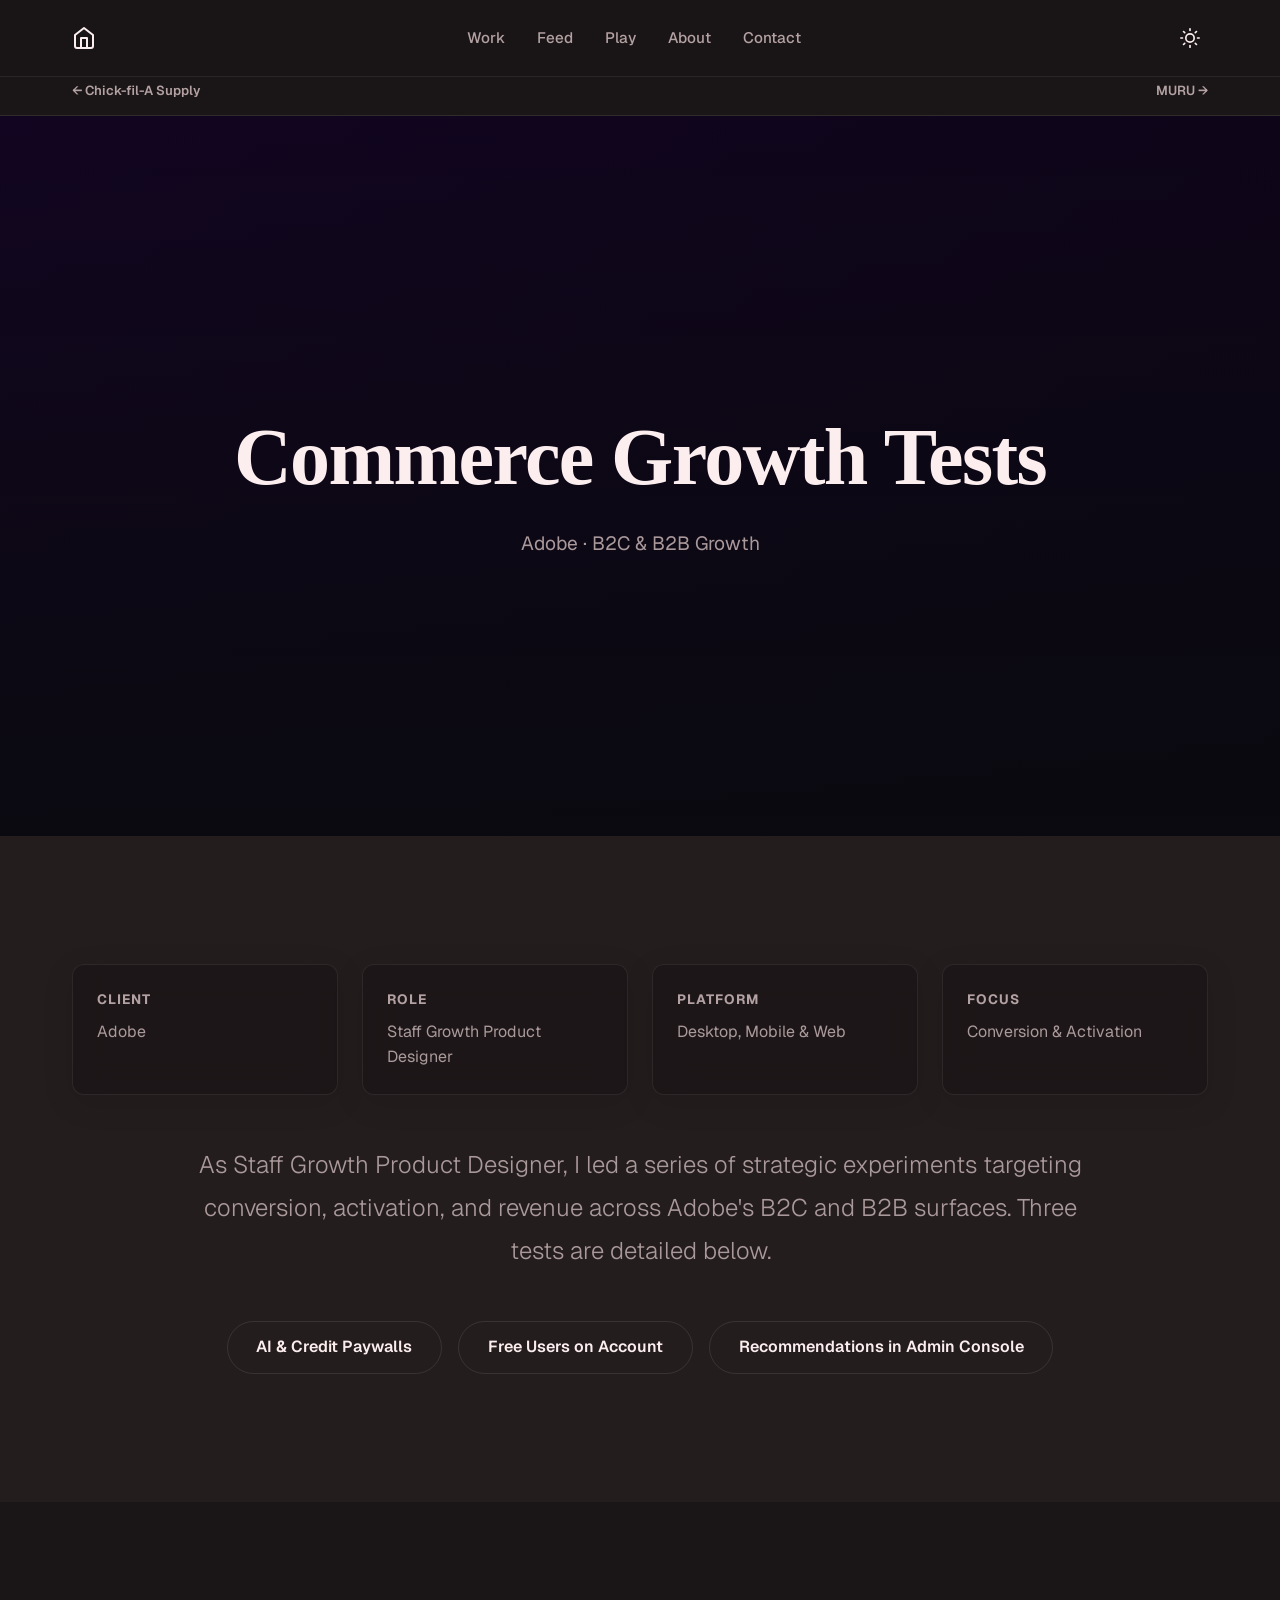
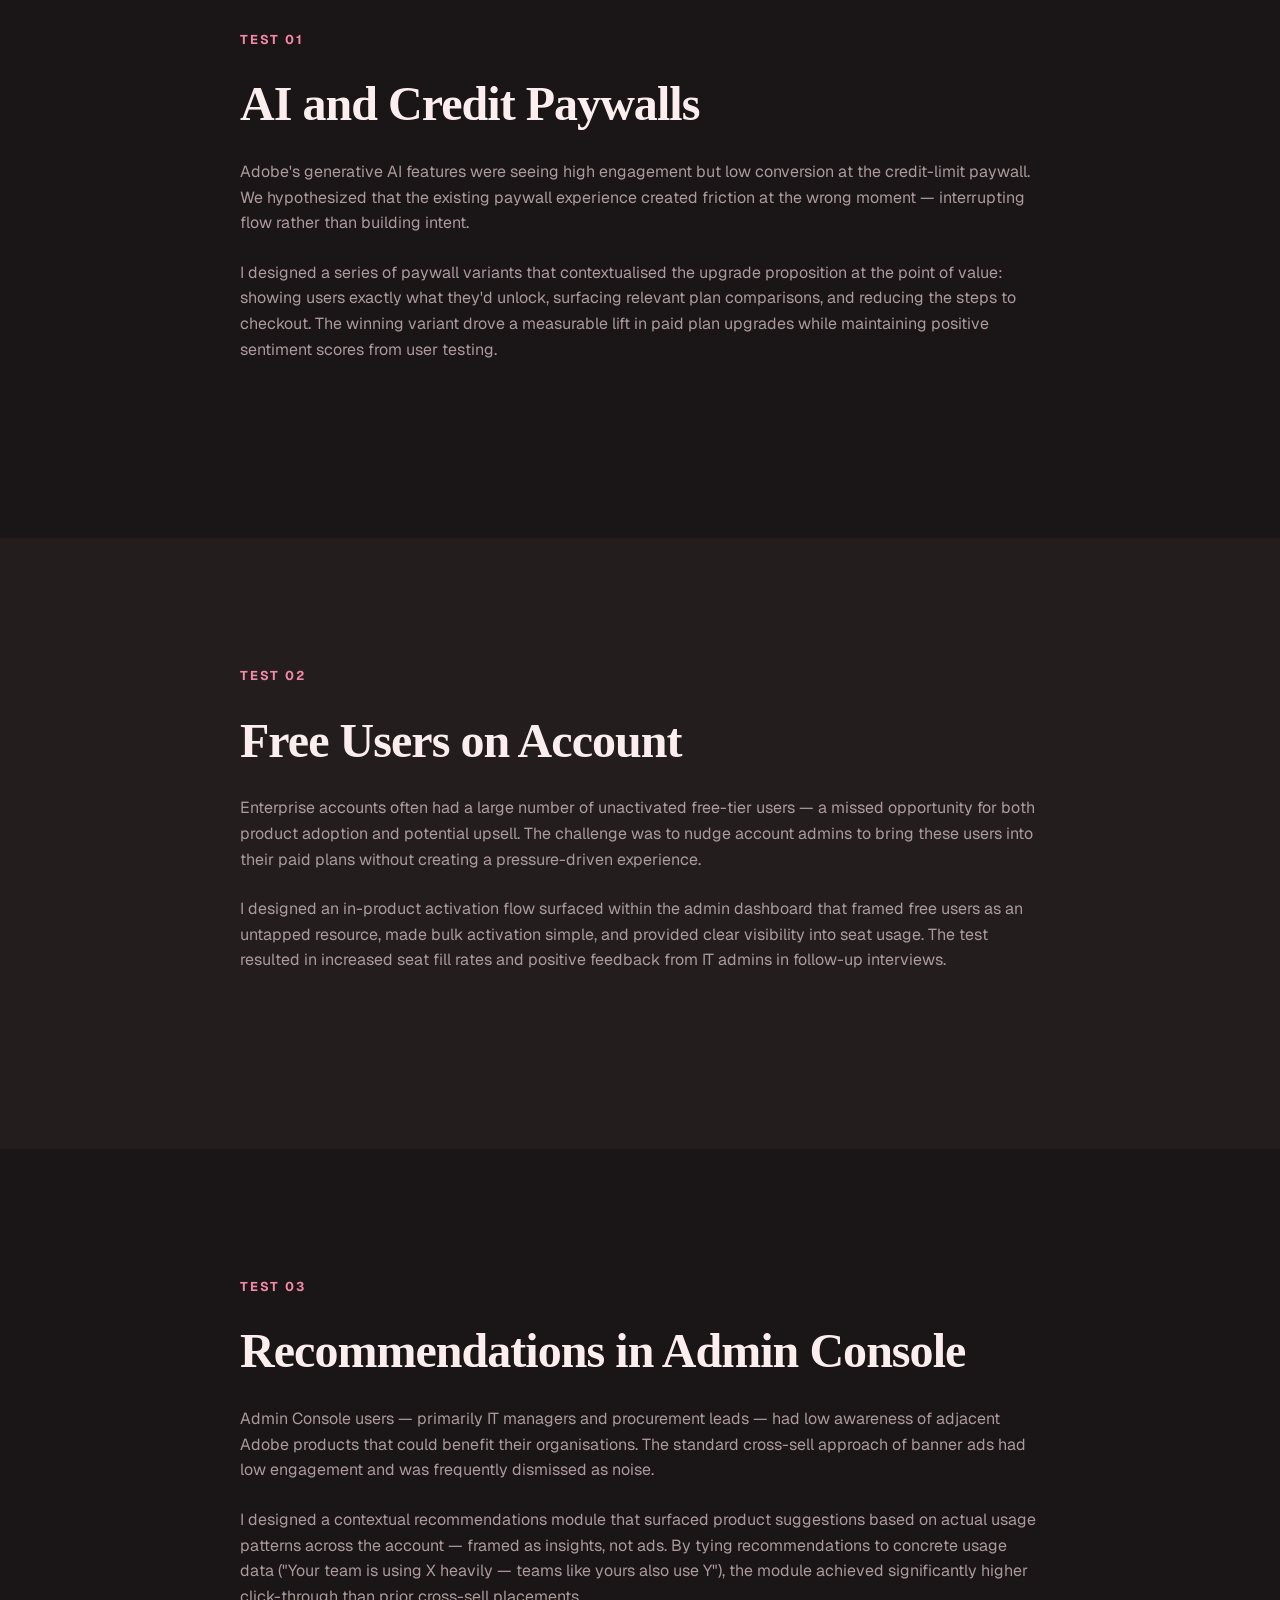
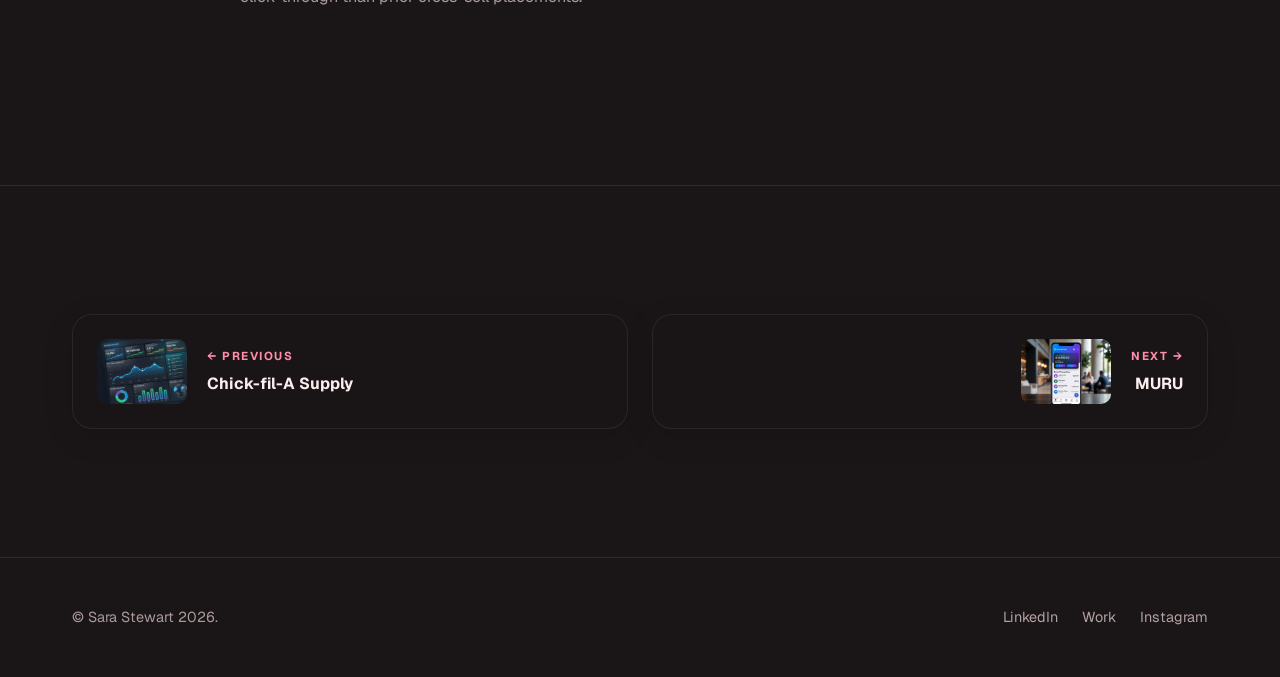
==== case-studies/adobe.html @ d9863336 "Work section overhaul, bug fixes, and 4 new case study pages - Fix undefined --primary-color variabl" ====
<!DOCTYPE html>
<html lang="en" data-theme="dark">

<head>
    <meta charset="UTF-8">
    <meta name="viewport" content="width=device-width, initial-scale=1.0">
    <title>Adobe Commerce Growth Tests | Sara Stewart</title>
    <link href="https://fonts.googleapis.com/css2?family=Geist:wght@300..800&display=swap" rel="stylesheet">
    <link rel="stylesheet" href="../css/index.css">
    <script src="../js/main.js" defer></script>
</head>

<body class="case-study-page">

    <nav class="navbar glass">
        <div class="container nav-content">
            <div style="display: flex; align-items: center; z-index: 100;">
                <button id="hamburger-btn" class="icon-button mobile-only" aria-label="Toggle menu">
                    <svg xmlns="http://www.w3.org/2000/svg" width="24" height="24" viewBox="0 0 24 24" fill="none"
                        stroke="currentColor" stroke-width="2" stroke-linecap="round" stroke-linejoin="round">
                        <line x1="3" y1="12" x2="21" y2="12"></line>
                        <line x1="3" y1="6" x2="21" y2="6"></line>
                        <line x1="3" y1="18" x2="21" y2="18"></line>
                    </svg>
                </button>
                <a href="../index.html#hero" class="home-icon desktop-only" style="color: var(--text-primary); transition: transform 0.3s ease;">
                    <svg xmlns="http://www.w3.org/2000/svg" width="24" height="24" viewBox="0 0 24 24" fill="none"
                        stroke="currentColor" stroke-width="2" stroke-linecap="round" stroke-linejoin="round"
                        class="feather feather-home">
                        <path d="M3 9l9-7 9 7v11a2 2 0 0 1-2 2H5a2 2 0 0 1-2-2z"></path>
                        <polyline points="9 22 9 12 15 12 15 22"></polyline>
                    </svg>
                </a>
            </div>
            <div class="nav-links" id="nav-links-menu">
                <a href="../index.html#hero" class="nav-link mobile-only-link">Home</a>
                <a href="../index.html#work" class="nav-link">Work</a>
                <a href="../index.html#speaking" class="nav-link">Feed</a>
                <a href="../index.html#play" class="nav-link">Play</a>
                <a href="../index.html#about" class="nav-link">About</a>
                <a href="../index.html#contact" class="nav-link">Contact</a>
            </div>
            <button id="theme-toggle" class="icon-button" aria-label="Toggle Dark/Light Mode" style="z-index: 100;">
                <svg id="moon-icon" xmlns="http://www.w3.org/2000/svg" width="20" height="20" viewBox="0 0 24 24"
                    fill="none" stroke="currentColor" stroke-width="2" stroke-linecap="round" stroke-linejoin="round"
                    class="feather feather-moon"><path d="M21 12.79A9 9 0 1 1 11.21 3 7 7 0 0 0 21 12.79z"></path></svg>
                <svg id="sun-icon" xmlns="http://www.w3.org/2000/svg" width="20" height="20" viewBox="0 0 24 24"
                    fill="none" stroke="currentColor" stroke-width="2" stroke-linecap="round" stroke-linejoin="round"
                    class="feather feather-sun" style="display: none;">
                    <circle cx="12" cy="12" r="5"></circle>
                    <line x1="12" y1="1" x2="12" y2="3"></line>
                    <line x1="12" y1="21" x2="12" y2="23"></line>
                    <line x1="4.22" y1="4.22" x2="5.64" y2="5.64"></line>
                    <line x1="18.36" y1="18.36" x2="19.78" y2="19.78"></line>
                    <line x1="1" y1="12" x2="3" y2="12"></line>
                    <line x1="21" y1="12" x2="23" y2="12"></line>
                    <line x1="4.22" y1="19.78" x2="5.64" y2="18.36"></line>
                    <line x1="18.36" y1="5.64" x2="19.78" y2="4.22"></line>
                </svg>
            </button>
        </div>
    </nav>

    <main>
        <!-- Breadcrumb Nav -->
        <nav class="cs-breadcrumb-nav">
            <div class="container cs-breadcrumb-nav-inner">
                <a href="chick-fil-a.html" class="cs-breadcrumb-link">← Chick-fil-A Supply</a>
                <a href="muru.html" class="cs-breadcrumb-link">MURU →</a>
            </div>
        </nav>

        <!-- Hero -->
        <header class="cs-hero" style="background: linear-gradient(135deg, #1a0033 0%, #0d001a 100%);">
            <div class="cs-hero-overlay"></div>
            <div class="container cs-hero-content">
                <h1 class="cs-title">Commerce Growth Tests</h1>
                <p class="cs-subtitle">Adobe · B2C & B2B Growth</p>
            </div>
        </header>

        <!-- Meta Grid -->
        <section class="cs-meta section-spacing alternate-bg">
            <div class="container">
                <div class="cs-meta-grid">
                    <div class="meta-item glass-card">
                        <h5>Client</h5>
                        <p>Adobe</p>
                    </div>
                    <div class="meta-item glass-card">
                        <h5>Role</h5>
                        <p>Staff Growth Product Designer</p>
                    </div>
                    <div class="meta-item glass-card">
                        <h5>Platform</h5>
                        <p>Desktop, Mobile & Web</p>
                    </div>
                    <div class="meta-item glass-card">
                        <h5>Focus</h5>
                        <p>Conversion & Activation</p>
                    </div>
                </div>

                <div class="cs-intro mt-5">
                    <p class="lead-text">As Staff Growth Product Designer, I led a series of strategic experiments targeting conversion, activation, and revenue across Adobe's B2C and B2B surfaces. Three tests are detailed below.</p>
                </div>

                <!-- In-page test navigation -->
                <div style="display: flex; gap: 1rem; flex-wrap: wrap; margin-top: 3rem; justify-content: center;">
                    <a href="#ai-paywalls" class="btn btn-secondary">AI & Credit Paywalls</a>
                    <a href="#free-users" class="btn btn-secondary">Free Users on Account</a>
                    <a href="#admin-recommendations" class="btn btn-secondary">Recommendations in Admin Console</a>
                </div>
            </div>
        </section>

        <!-- Test 1: AI and Credit Paywalls -->
        <section id="ai-paywalls" class="cs-content-block section-spacing">
            <div class="container">
                <div class="cs-text-wrap">
                    <p style="font-size: 0.8rem; text-transform: uppercase; letter-spacing: 2px; color: var(--accent-color); font-weight: 700; margin-bottom: 1rem;">Test 01</p>
                    <h2 class="section-title">AI and Credit Paywalls</h2>
                    <p>Adobe's generative AI features were seeing high engagement but low conversion at the credit-limit paywall. We hypothesized that the existing paywall experience created friction at the wrong moment — interrupting flow rather than building intent.</p>
                    <p style="margin-top: 1.5rem;">I designed a series of paywall variants that contextualised the upgrade proposition at the point of value: showing users exactly what they'd unlock, surfacing relevant plan comparisons, and reducing the steps to checkout. The winning variant drove a measurable lift in paid plan upgrades while maintaining positive sentiment scores from user testing.</p>
                </div>
            </div>
        </section>

        <!-- Test 2: Free Users on Account -->
        <section id="free-users" class="cs-content-block section-spacing alternate-bg">
            <div class="container">
                <div class="cs-text-wrap">
                    <p style="font-size: 0.8rem; text-transform: uppercase; letter-spacing: 2px; color: var(--accent-color); font-weight: 700; margin-bottom: 1rem;">Test 02</p>
                    <h2 class="section-title">Free Users on Account</h2>
                    <p>Enterprise accounts often had a large number of unactivated free-tier users — a missed opportunity for both product adoption and potential upsell. The challenge was to nudge account admins to bring these users into their paid plans without creating a pressure-driven experience.</p>
                    <p style="margin-top: 1.5rem;">I designed an in-product activation flow surfaced within the admin dashboard that framed free users as an untapped resource, made bulk activation simple, and provided clear visibility into seat usage. The test resulted in increased seat fill rates and positive feedback from IT admins in follow-up interviews.</p>
                </div>
            </div>
        </section>

        <!-- Test 3: Recommendations in Admin Console -->
        <section id="admin-recommendations" class="cs-content-block section-spacing">
            <div class="container">
                <div class="cs-text-wrap">
                    <p style="font-size: 0.8rem; text-transform: uppercase; letter-spacing: 2px; color: var(--accent-color); font-weight: 700; margin-bottom: 1rem;">Test 03</p>
                    <h2 class="section-title">Recommendations in Admin Console</h2>
                    <p>Admin Console users — primarily IT managers and procurement leads — had low awareness of adjacent Adobe products that could benefit their organisations. The standard cross-sell approach of banner ads had low engagement and was frequently dismissed as noise.</p>
                    <p style="margin-top: 1.5rem;">I designed a contextual recommendations module that surfaced product suggestions based on actual usage patterns across the account — framed as insights, not ads. By tying recommendations to concrete usage data ("Your team is using X heavily — teams like yours also use Y"), the module achieved significantly higher click-through than prior cross-sell placements.</p>
                </div>
            </div>
        </section>

        <!-- Prev / Next Navigation -->
        <section class="cs-pagination section-spacing">
            <div class="container">
                <div class="cs-nav-strip">
                    <a href="chick-fil-a.html" class="cs-nav-card glass-card">
                        <img src="../assets/case_study_1.png" alt="Chick-fil-A Supply" class="cs-nav-thumb">
                        <div class="cs-nav-card-text">
                            <span class="cs-nav-direction">← Previous</span>
                            <span class="cs-nav-title">Chick-fil-A Supply</span>
                        </div>
                    </a>
                    <a href="muru.html" class="cs-nav-card glass-card cs-nav-card-right">
                        <div class="cs-nav-card-text">
                            <span class="cs-nav-direction">Next →</span>
                            <span class="cs-nav-title">MURU</span>
                        </div>
                        <img src="../assets/case_study_2.png" alt="MURU" class="cs-nav-thumb">
                    </a>
                </div>
            </div>
        </section>
    </main>

    <footer class="footer">
        <div class="container footer-content" style="gap: 1.5rem; flex-wrap: wrap;">
            <p>© Sara Stewart 2026.</p>
            <div class="footer-links">
                <a href="https://www.linkedin.com/in/sarastewartwork/" target="_blank">LinkedIn</a>
                <a href="../index.html#work">Work</a>
                <a href="https://www.instagram.com/sarastewartwork/" target="_blank">Instagram</a>
            </div>
        </div>
    </footer>

</body>
</html>
---- css/index.css ----
/* Variables & Theming */
:root {
  /* Dark Theme (Default) */
  --bg-color: #1A1516;
  --bg-alternate: #241D1E;
  --text-primary: #FCEEEE;
  --text-secondary: #B3A1A3;
  --border-color: rgba(255, 233, 233, 0.1);
  --glass-bg: rgba(26, 21, 22, 0.7);
  --glass-border: rgba(255, 233, 233, 0.08);
  --accent-color: #FF8EAD;
  --primary-color: #FF8EAD;
  --accent-gradient: linear-gradient(135deg, #FF8EAD, #E06C8B);
  --btn-text: #1A1516;
  --hero-shape-bg: #2B1D20;
}

[data-theme="light"] {
  /* Light Theme */
  --bg-color: #FDFBFB;
  --bg-alternate: #FFE9E9;
  --text-primary: #2D2325;
  --text-secondary: #6B5E62;
  --border-color: rgba(90, 70, 75, 0.1);
  --glass-bg: rgba(253, 251, 251, 0.85);
  --glass-border: rgba(90, 70, 75, 0.08);
  --accent-color: #D65A78;
  --primary-color: #D65A78;
  --accent-gradient: linear-gradient(135deg, #FF7096, #D65A78);
  --btn-text: #FFFFFF;
  --hero-shape-bg: #FFE9E9;
}

/* Reset & Basics */
*, *::before, *::after {
  box-sizing: border-box;
  margin: 0;
  padding: 0;
}

html {
  scroll-behavior: smooth;
}

body {
  font-family: 'Geist', sans-serif;
  background-color: var(--bg-color);
  color: var(--text-primary);
  line-height: 1.6;
  transition: background-color 0.3s ease, color 0.3s ease;
  overflow-x: hidden;
}

h1, h2, h3, h4, .logo {
  font-family: 'TiemposText', 'Tiempos Text', serif;
  letter-spacing: -0.02em;
}

a {
  color: inherit;
  text-decoration: none;
}

/* Typography */
.gradient-text {
  background: var(--accent-gradient);
  -webkit-background-clip: text;
  -webkit-text-fill-color: transparent;
  background-clip: text;
}

/* Layout Utilities */
.container {
  width: 100%;
  max-width: 1200px;
  margin: 0 auto;
  padding: 0 2rem;
}

.max-w-lg {
  max-width: 800px;
}

.text-center { text-align: center; }
.mb-5 { margin-bottom: 3rem; }
.mt-3 { margin-top: 1.5rem; }
.mt-4 { margin-top: 2rem; }
.mt-5 { margin-top: 3rem; }

.glass {
  backdrop-filter: blur(12px);
  -webkit-backdrop-filter: blur(12px);
}

.cs-subtitle {
  font-size: 1.2rem;
  color: var(--text-secondary);
  margin-top: 0.5rem;
}

.section-spacing {
  padding: 8rem 0;
}

.alternate-bg {
  background-color: var(--bg-alternate);
}

/* Navbar */
.navbar {
  position: fixed;
  top: 0;
  left: 0;
  width: 100%;
  z-index: 100;
  padding: 1.25rem 0;
  backdrop-filter: blur(12px);
  -webkit-backdrop-filter: blur(12px);
  background: var(--glass-bg);
  border-bottom: 1px solid var(--glass-border);
  transition: all 0.3s ease;
}

.nav-content {
  display: flex;
  justify-content: space-between;
  align-items: center;
}

.mobile-only {
  display: none;
}

.logo {
  font-size: 1.5rem;
  font-weight: 800;
  letter-spacing: -1px;
}

.nav-links {
  display: flex;
  gap: 2rem;
  align-items: center;
}

.nav-link {
  font-size: 0.95rem;
  font-weight: 500;
  color: var(--text-secondary);
  transition: color 0.2s;
}

.nav-link:hover {
  color: var(--text-primary);
}

.icon-button {
  background: none;
  border: none;
  color: var(--text-primary);
  cursor: pointer;
  padding: 0.5rem;
  display: flex;
  align-items: center;
  justify-content: center;
  border-radius: 50%;
  transition: background 0.2s;
}

.icon-button:hover {
  background: var(--glass-border);
}

/* Buttons */
.btn {
  display: inline-flex;
  align-items: center;
  justify-content: center;
  padding: 0.8rem 1.8rem;
  border-radius: 100px;
  font-weight: 600;
  font-size: 1rem;
  transition: all 0.3s cubic-bezier(0.4, 0, 0.2, 1);
  cursor: pointer;
}

.btn-primary {
  background: var(--text-primary);
  color: var(--bg-color);
  border: none;
}

.btn-primary:hover {
  transform: translateY(-2px);
  box-shadow: 0 10px 25px -5px rgba(255, 255, 255, 0.1);
}

[data-theme="light"] .btn-primary:hover {
  box-shadow: 0 10px 25px -5px rgba(0, 0, 0, 0.15);
}

.btn-secondary {
  background: transparent;
  color: var(--text-primary);
  border: 1px solid var(--border-color);
}

.btn-secondary:hover {
  border-color: var(--text-primary);
  background: var(--glass-border);
}

.social-icon {
  padding: 0.8rem;
}

.btn-large {
  padding: 1.2rem 2.5rem;
  font-size: 1.1rem;
}

.glow-effect {
  position: relative;
  background: var(--accent-gradient);
  color: var(--btn-text);
  border: none;
}

.glow-effect::before {
  content: '';
  position: absolute;
  top: 0; left: 0; width: 100%; height: 100%;
  background: var(--accent-gradient);
  border-radius: inherit;
  z-index: -1;
  filter: blur(15px);
  opacity: 0.6;
  transition: opacity 0.3s ease;
}

.glow-effect:hover::before {
  opacity: 0.9;
}

/* Glassmorphism Classes */
.glass-card {
  background: var(--glass-bg);
  backdrop-filter: blur(16px);
  -webkit-backdrop-filter: blur(16px);
  border: 1px solid var(--glass-border);
  box-shadow: 0 8px 32px 0 rgba(0, 0, 0, 0.1);
}

.glass-panel {
  background: rgba(255,255,255,0.02);
  border: 1px solid var(--glass-border);
  border-radius: 20px;
}

[data-theme="light"] .glass-panel {
  background: rgba(0,0,0,0.02);
}

/* Sections Core */
.section-header {
  margin-bottom: 4rem;
  max-width: 600px;
}

.section-title {
  font-size: 3rem;
  font-weight: 800;
  margin-bottom: 1rem;
}

.section-subtitle {
  font-size: 1.1rem;
  color: var(--text-secondary);
}

/* Hero Section */
.hero {
  min-height: 100vh;
  display: flex;
  align-items: center;
  padding-top: 6rem;
  position: relative;
  overflow: hidden;
}

.hero::before {
  content: '';
  position: absolute;
  top: -20%;
  right: -10%;
  width: 120vh;
  height: 120vh;
  min-width: 800px;
  min-height: 800px;
  background-color: var(--hero-shape-bg);
  border-radius: 50%;
  z-index: 0;
  transition: background-color 0.3s ease;
}

.hero-content {
  position: relative;
  z-index: 10;
}

.hero-badge {
  display: inline-block;
  padding: 0.4rem 1rem;
  border-radius: 100px;
  background: color-mix(in srgb, var(--accent-color) 15%, transparent);
  color: var(--accent-color);
  font-size: 0.85rem;
  font-weight: 600;
  margin-bottom: 2rem;
  border: 1px solid color-mix(in srgb, var(--accent-color) 30%, transparent);
}

.hero-title {
  font-size: clamp(3rem, 6vw, 5.5rem);
  font-weight: 800;
  line-height: 1.1;
  margin-bottom: 1.5rem;
}

.hero-subtitle {
  font-size: clamp(1.1rem, 2vw, 1.4rem);
  color: var(--text-secondary);
  max-width: 650px;
  margin-bottom: 4rem;
}

.hero-actions {
  display: flex;
  gap: 1rem;
  flex-wrap: wrap;
}

/* Art Section */
.subsection-title {
  font-size: 1.8rem;
  margin-bottom: 0.5rem;
}
.subsection-desc {
  color: var(--text-secondary);
  margin-bottom: 2rem;
}

.art-canvas {
  height: 400px;
  display: flex;
  align-items: center;
  justify-content: center;
  overflow: hidden;
  position: relative;
}

.canvas-placeholder {
  display: flex;
  flex-direction: column;
  align-items: center;
  color: var(--text-secondary);
  font-weight: 500;
  letter-spacing: 2px;
  text-transform: uppercase;
  font-size: 0.85rem;
}

.pulse-dot {
  width: 12px; height: 12px;
  background: var(--accent-color);
  border-radius: 50%;
  margin-bottom: 1rem;
  box-shadow: 0 0 0 0 rgba(59, 130, 246, 0.7);
  animation: pulse 2s infinite;
}

@keyframes pulse {
  0% { transform: scale(0.95); box-shadow: 0 0 0 0 rgba(59, 130, 246, 0.7); }
  70% { transform: scale(1); box-shadow: 0 0 0 10px rgba(59, 130, 246, 0); }
  100% { transform: scale(0.95); box-shadow: 0 0 0 0 rgba(59, 130, 246, 0); }
}

/* Games Section */
.games-grid {
  display: grid;
  grid-template-columns: repeat(auto-fit, minmax(300px, 1fr));
  gap: 1.5rem;
}

.game-card {
  padding: 0;
  border-radius: 20px;
  display: flex;
  flex-direction: column;
  transition: all 0.3s ease;
  min-height: 250px;
}

.game-card:hover {
  transform: translateY(-5px);
  border-color: var(--border-color);
}

.game-num {
  font-size: 2rem;
  opacity: 0.1;
  font-weight: 800;
  margin-bottom: 1rem;
}

.game-title {
  font-size: 1.4rem;
  margin-bottom: 0.5rem;
}

.game-desc {
  font-size: 0.95rem;
  color: var(--text-secondary);
  flex-grow: 1;
  margin-bottom: 1.5rem;
}

.game-link {
  font-weight: 600;
  font-size: 0.9rem;
  color: var(--accent-color);
  display: flex;
  align-items: center;
  gap: 0.5rem;
}

.game-link .arrow {
  transition: transform 0.2s ease;
}

.game-card:hover .game-link .arrow {
  transform: translateX(5px);
}

/* Footer & Contact */
.contact-desc {
  font-size: 1.2rem;
  color: var(--text-secondary);
  margin-bottom: 3rem;
}

.footer {
  padding: 3rem 0;
  border-top: 1px solid var(--border-color);
}

.footer-content {
  display: flex;
  justify-content: space-between;
  align-items: center;
  color: var(--text-secondary);
  font-size: 0.9rem;
}

.footer-links {
  display: flex;
  gap: 1.5rem;
}

.footer-links a {
  transition: color 0.2s;
}

.footer-links a:hover {
  color: var(--text-primary);
}

/* Animation Utilities */
.ig-post:hover .ig-img {
  transform: scale(1.1) !important;
}

.reveal {
  opacity: 0;
  transform: translateY(30px);
  transition: opacity 0.8s ease-out, transform 0.8s ease-out;
}

.reveal.active {
  opacity: 1;
  transform: translateY(0);
}

/* ========================================================================= */
/* Case Study Template Styles */
/* ========================================================================= */
.case-study-page .navbar {
  position: fixed;
}

.cs-hero {
  position: relative;
  height: 80vh;
  min-height: 500px;
  background-size: cover;
  background-position: center;
  display: flex;
  align-items: center;
  justify-content: center;
  text-align: center;
}

.cs-hero-overlay {
  position: absolute;
  top: 0; left: 0; right: 0; bottom: 0;
  background: linear-gradient(180deg, rgba(10, 10, 15, 0.5) 0%, rgba(10, 10, 15, 0.95) 100%);
}

.cs-hero-content {
  position: relative;
  z-index: 10;
}

.cs-logo {
  max-width: 250px;
  margin-bottom: 2rem;
}

.cs-title {
  font-size: 5rem;
  font-weight: 800;
  margin-bottom: 0.5rem;
  font-family: 'TiemposText', 'Tiempos Text', serif;
}

.cs-meta-grid {
  display: grid;
  grid-template-columns: repeat(auto-fit, minmax(200px, 1fr));
  gap: 1.5rem;
}

.meta-item {
  padding: 1.5rem;
  border-radius: 12px;
}

.meta-item h5 {
  font-size: 0.85rem;
  text-transform: uppercase;
  color: var(--text-secondary);
  letter-spacing: 1px;
  margin-bottom: 0.5rem;
}

.cs-intro .lead-text {
  font-size: 1.5rem;
  line-height: 1.8;
  max-width: 900px;
  margin: 0 auto;
  text-align: center;
  font-weight: 300;
}

.cs-text-wrap {
  max-width: 800px;
  margin: 0 auto 3rem auto;
}

.inline-grid {
  display: grid;
  grid-template-columns: repeat(auto-fit, minmax(250px, 1fr));
  gap: 2rem;
}

.cs-img-rounded {
  width: 100%;
  border-radius: 16px;
  box-shadow: 0 10px 30px rgba(0, 0, 0, 0.2);
  transition: transform 0.3s ease;
}

.cs-img-rounded:hover {
  transform: translateY(-5px);
}

.cs-img-full {
  max-width: 100%;
  border-radius: 20px;
}

/* --- Showcase Module (Carousel vs Grid) --- */
.cs-showcase-header {
  display: flex;
  flex-wrap: wrap;
  justify-content: space-between;
  align-items: flex-end;
  gap: 2rem;
}

.view-toggle {
  display: flex;
  background: rgba(255,255,255,0.05);
  border-radius: 100px;
  padding: 0.3rem;
  border: 1px solid rgba(255,255,255,0.1);
}

.toggle-btn {
  background: transparent;
  color: var(--text-secondary);
  border: none;
  padding: 0.5rem 1.5rem;
  border-radius: 100px;
  cursor: pointer;
  font-family: 'Geist', sans-serif;
  font-weight: 600;
  transition: all 0.3s ease;
}

.toggle-btn.active {
  background: var(--primary-color);
  color: white;
  box-shadow: 0 4px 15px rgba(230, 57, 70, 0.4);
}

/* Carousel Mode */
.showcase-carousel-mode {
  width: 100%;
  overflow: hidden;
  position: relative;
  padding: 2rem 0;
  mask-image: linear-gradient(to right, transparent, black 5%, black 95%, transparent);
}

.showcase-carousel-mode .showcase-track {
  display: flex;
  gap: 2rem;
  animation: slide 30s linear infinite;
  width: max-content;
}

.showcase-carousel-mode .showcase-track:hover {
  animation-play-state: paused;
}

@keyframes slide {
  0% { transform: translateX(0); }
  100% { transform: translateX(-50%); } 
  /* Note: In production you would duplicate the images to make it truly infinite. 
     For this demo, we shift halfway so it scrolls broadly. */
}

/* Grid Mode */
.showcase-grid-mode .showcase-track {
  display: grid;
  grid-template-columns: repeat(auto-fill, minmax(280px, 1fr));
  gap: 2rem;
  animation: none;
  width: 100%;
}

.showcase-item {
  width: 280px;
  border-radius: 24px;
  box-shadow: 0 15px 35px rgba(0,0,0,0.3);
  object-fit: contain;
  background: #FFF; /* specific for clean mockup isolation */
  transition: transform 0.3s ease;
}

.showcase-carousel-mode .showcase-item {
  flex-shrink: 0;
}

.showcase-grid-mode .showcase-item {
  width: 100%;
}

.showcase-grid-mode .showcase-item:hover {
  transform: translateY(-10px);
}

/* Pull Quote */
.pull-quote {
  font-family: 'TiemposText', 'Tiempos Text', serif;
  font-size: 2rem;
  font-weight: 300;
  line-height: 1.4;
  text-align: center;
  max-width: 900px;
  margin: 0 auto 2rem auto;
  color: #FFF;
}

.quote-author {
  font-size: 1.1rem;
  color: var(--primary-color);
  letter-spacing: 1px;
}

/* Responsive */
@media (max-width: 768px) {
  .mobile-only {
    display: flex;
  }

  .nav-content {
    flex-direction: row;
    justify-content: space-between;
    align-items: center;
  }

  .nav-links {
    position: fixed;
    top: 0;
    left: 0;
    width: 100vw;
    height: 100vh;
    background: color-mix(in srgb, var(--bg-color) 98%, transparent);
    backdrop-filter: blur(20px);
    -webkit-backdrop-filter: blur(20px);
    flex-direction: column;
    justify-content: center;
    align-items: center;
    gap: 2rem;
    margin: 0;
    opacity: 0;
    pointer-events: none;
    transition: opacity 0.3s ease;
    z-index: 90;
  }
  
  .nav-links.active {
    opacity: 1;
    pointer-events: auto;
  }

  .nav-links .nav-link {
    font-size: 2rem;
    font-weight: 600;
    position: relative;
    padding-bottom: 0.2rem;
  }
  
  .nav-links .nav-link::after {
    content: '';
    position: absolute;
    width: 0;
    height: 3px;
    bottom: 0;
    left: 50%;
    transform: translateX(-50%);
    background: var(--accent-gradient);
    transition: width 0.3s ease;
  }
  
  .nav-links .nav-link:hover::after,
  .nav-links .nav-link:active::after {
    width: 100%;
  }

  .hero-actions {
    flex-direction: column;
    align-items: center;
    width: 100%;
  }

  .hero-actions .btn-primary {
    width: 100%;
  }

  .hero::before {
    top: -5%;
    right: -30vw;
    width: 160vw;
    height: 55%;
    min-width: unset;
    min-height: unset;
    border-radius: 50%;
  }
  
  body {
    overflow-x: hidden;
  }
  
  .hero-title {
    font-size: 2.5rem;
  }
  
  .footer-content {
    flex-direction: column;
    gap: 1rem;
    text-align: center;
  }
}

/* About Page Timeline */
.about-hero {
  padding-top: 12rem;
}

.timeline-grid {
  display: flex;
  flex-direction: column;
  gap: 4rem;
}

.timeline-entry {
  display: grid;
  grid-template-columns: 200px 1fr;
  gap: 3rem;
  align-items: flex-start;
}

.timeline-date {
  font-family: 'TiemposText', 'Tiempos Text', serif;
  font-size: 1.5rem;
  font-weight: 700;
  position: sticky;
  top: 120px;
  color: var(--primary-color);
}

.timeline-content {
  padding: 3rem;
  border-radius: 24px;
}

.timeline-company {
  font-size: 2.5rem;
  font-weight: 800;
  margin-bottom: 0.5rem;
  background: var(--accent-gradient);
  -webkit-background-clip: text;
  -webkit-text-fill-color: transparent;
}

.timeline-role {
  font-size: 1.25rem;
  font-weight: 600;
  color: var(--text-primary);
  margin-bottom: 1.5rem;
}

.timeline-desc {
  font-size: 1.1rem;
  line-height: 1.7;
  color: var(--text-secondary);
  margin-bottom: 2rem;
}

.timeline-roles {
  display: flex;
  flex-direction: column;
  gap: 1rem;
  margin-bottom: 2rem;
  border-left: 2px solid var(--border-color);
  padding-left: 1.5rem;
}

.role-item {
  display: flex;
  justify-content: space-between;
  align-items: center;
}

.role-item .role-title {
  font-weight: 600;
  color: var(--text-primary);
}

.role-item .role-date {
  font-size: 0.9rem;
  color: var(--text-secondary);
}

.project-placeholders {
  display: flex;
  gap: 1rem;
  overflow-x: auto;
  padding-bottom: 1rem;
}

.placeholder-card {
  min-width: 280px;
  height: 180px;
  border-radius: 16px;
  background-size: cover;
  background-position: center;
  border: 1px solid var(--border-color);
  transition: transform 0.3s ease;
  display: flex;
  align-items: flex-end;
  padding: 1rem;
  color: #fff;
  font-weight: 700;
  text-shadow: 0 2px 4px rgba(0,0,0,0.5);
  background-color: var(--bg-alternate);
}

.placeholder-card:hover {
  transform: translateY(-5px);
}

@media (max-width: 768px) {
  .timeline-entry {
    grid-template-columns: 1fr;
    gap: 1rem;
  }
  
  .timeline-date {
    position: static;
    margin-bottom: 1rem;
  }
  
  .role-item {
    flex-direction: column;
    align-items: flex-start;
  }
}

/* Nav Item Visibility Controls */
.desktop-only { 
  display: flex; 
}

.mobile-only-link { 
  display: none; 
}

.mobile-only {
  display: none;
}

@media (max-width: 768px) {
  .desktop-only { 
    display: none !important; 
  }
  .mobile-only-link { 
    display: block; 
  }
  .mobile-only {
    display: flex; /* Assuming button is flex/block */
  }
}


/* Updated Paragraph Styles */
p, .small-text, .lead-text, .timeline-desc, .subsection-desc, .game-desc, .cs-intro p {
  color: var(--text-secondary);
  opacity: 0.95;
}


/* Work List - Arlen McCluskey Style */
.work-list {
  display: flex;
  flex-direction: column;
}

.work-row {
  display: grid;
  grid-template-columns: 1fr 1.5fr;
  gap: 4rem;
  padding: 4rem 0;
  border-bottom: 1px solid var(--border-color);
  align-items: center;
  transition: transform 0.4s ease;
  position: relative;
  text-decoration: none;
}

.work-row:first-child {
  border-top: 1px solid var(--border-color);
}
.work-row:last-child {
  border-bottom: none;
}

.work-row:hover {
  transform: translateY(-5px);
}

.work-left {
  display: flex;
  flex-direction: column;
  gap: 0.5rem;
}

.work-number {
  font-family: 'Geist', sans-serif;
  font-size: 1rem;
  color: var(--accent-color);
  font-weight: 600;
  letter-spacing: 0.05em;
  margin-bottom: 0.5rem;
}

.work-company {
  font-size: 0.85rem;
  text-transform: uppercase;
  letter-spacing: 2px;
  font-weight: 700;
  color: var(--text-secondary);
  border: 1px solid color-mix(in srgb, var(--accent-color) 30%, transparent);
  padding: 0.25rem 0.75rem;
  border-radius: 100px;
  width: fit-content;
  margin-bottom: 1rem;
}

.work-title {
  font-family: 'TiemposText', 'Tiempos Text', serif;
  font-size: clamp(2rem, 3.5vw, 3.5rem);
  font-weight: 800;
  line-height: 1.1;
  color: var(--text-primary);
  margin-bottom: 0.5rem;
}

.work-list-desc {
  font-size: 1.1rem;
  line-height: 1.6;
  color: var(--text-secondary);
  max-width: 90%;
  margin-bottom: 1.5rem;
}

.work-link-text {
  display: inline-flex;
  align-items: center;
  gap: 0.5rem;
  font-weight: 600;
  color: var(--accent-color);
  transition: gap 0.3s ease;
}

.work-row:hover .work-link-text {
  gap: 1rem;
}

.work-right {
  position: relative;
  border-radius: 24px;
  overflow: hidden;
  aspect-ratio: 16/10;
  background: var(--bg-alternate);
  box-shadow: 0 20px 40px rgba(0,0,0,0.2);
  transform: translateZ(0); 
}

.work-list-img {
  width: 100%;
  height: 100%;
  object-fit: cover;
  transition: transform 0.6s cubic-bezier(0.16, 1, 0.3, 1);
}

.work-row:hover .work-list-img {
  transform: scale(1.05);
}

@media (max-width: 992px) {
  .work-row {
    grid-template-columns: 1fr;
    gap: 2rem;
    padding: 3rem 0;
  }
}


/* Mobile Nav FAB System */
.mobile-nav-fab {
  display: none; /* hidden on desktop */
  position: fixed;
  bottom: 2rem;
  left: 50%;
  transform: translateX(-50%);
  z-index: 9999;
  background: var(--glass-bg);
  backdrop-filter: blur(16px);
  -webkit-backdrop-filter: blur(16px);
  border: 1px solid var(--glass-border);
  color: var(--text-primary);
  font-family: 'Geist', sans-serif;
  font-weight: 600;
  text-transform: uppercase;
  letter-spacing: 1px;
  font-size: 0.85rem;
  padding: 1rem 3rem;
  border-radius: 100px;
  box-shadow: 0 10px 30px rgba(0,0,0,0.15);
  cursor: pointer;
  transition: transform 0.3s ease, background 0.3s ease;
}

.mobile-nav-fab:hover {
  background: var(--bg-alternate);
  transform: translateX(-50%) translateY(-3px);
}

.mobile-nav-fab:active {
  transform: translateX(-50%) translateY(0);
}

@media (max-width: 768px) {
  .mobile-only {
    display: flex !important;
  }
  .mobile-nav-fab {
    display: flex !important;
  }
}

/* Platform Tags */
.work-platforms {
  display: flex;
  flex-wrap: wrap;
  gap: 0.4rem;
  margin-bottom: 1rem;
}

.platform-pill {
  font-size: 0.72rem;
  text-transform: uppercase;
  letter-spacing: 1.5px;
  font-weight: 700;
  color: var(--text-secondary);
  border: 1px solid var(--border-color);
  padding: 0.2rem 0.65rem;
  border-radius: 100px;
}

/* Adobe-style multi-link work row */
.work-sub-links {
  display: flex;
  flex-direction: column;
  gap: 0.6rem;
}

.work-row-multi {
  cursor: default;
}

.work-row-multi:hover {
  transform: none;
}

.work-row-multi:hover .work-list-img {
  transform: scale(1.03);
}

.work-sub-links .work-link-text {
  display: inline-flex;
  width: fit-content;
}

.work-sub-links .work-link-text .arrow {
  transition: transform 0.2s ease;
}

.work-sub-links .work-link-text:hover .arrow {
  transform: translateX(5px);
}

/* Case Study Breadcrumb (top nav strip) */
.cs-breadcrumb-nav {
  padding: 5rem 0 0.875rem;
  border-bottom: 1px solid var(--border-color);
}

.cs-breadcrumb-nav-inner {
  display: flex;
  justify-content: space-between;
  align-items: center;
}

.cs-breadcrumb-link {
  font-size: 0.82rem;
  font-weight: 600;
  color: var(--text-secondary);
  transition: color 0.2s;
  display: flex;
  align-items: center;
  gap: 0.4rem;
}

.cs-breadcrumb-link:hover {
  color: var(--text-primary);
}

/* Case Study Prev/Next Pagination */
.cs-pagination {
  border-top: 1px solid var(--border-color);
}

.cs-nav-strip {
  display: grid;
  grid-template-columns: 1fr 1fr;
  gap: 1.5rem;
}

.cs-nav-card {
  display: flex;
  align-items: center;
  gap: 1.25rem;
  padding: 1.5rem;
  border-radius: 20px;
  transition: transform 0.3s ease;
  color: inherit;
}

.cs-nav-card:hover {
  transform: translateY(-4px);
}

.cs-nav-card-right {
  flex-direction: row-reverse;
  text-align: right;
}

.cs-nav-thumb {
  width: 90px;
  height: 65px;
  border-radius: 10px;
  object-fit: cover;
  flex-shrink: 0;
}

.cs-nav-thumb-placeholder {
  width: 90px;
  height: 65px;
  border-radius: 10px;
  flex-shrink: 0;
  background: var(--bg-alternate);
  border: 1px solid var(--border-color);
}

.cs-nav-card-text {
  display: flex;
  flex-direction: column;
  gap: 0.3rem;
}

.cs-nav-direction {
  font-size: 0.72rem;
  text-transform: uppercase;
  letter-spacing: 1.5px;
  color: var(--accent-color);
  font-weight: 700;
}

.cs-nav-card-right .cs-nav-direction {
  text-align: right;
}

.cs-nav-title {
  font-size: 1rem;
  font-weight: 700;
  color: var(--text-primary);
}

@media (max-width: 640px) {
  .cs-nav-strip {
    grid-template-columns: 1fr;
  }
  .cs-nav-card-right {
    flex-direction: row;
    text-align: left;
  }
  .cs-nav-card-right .cs-nav-direction {
    text-align: left;
  }
}
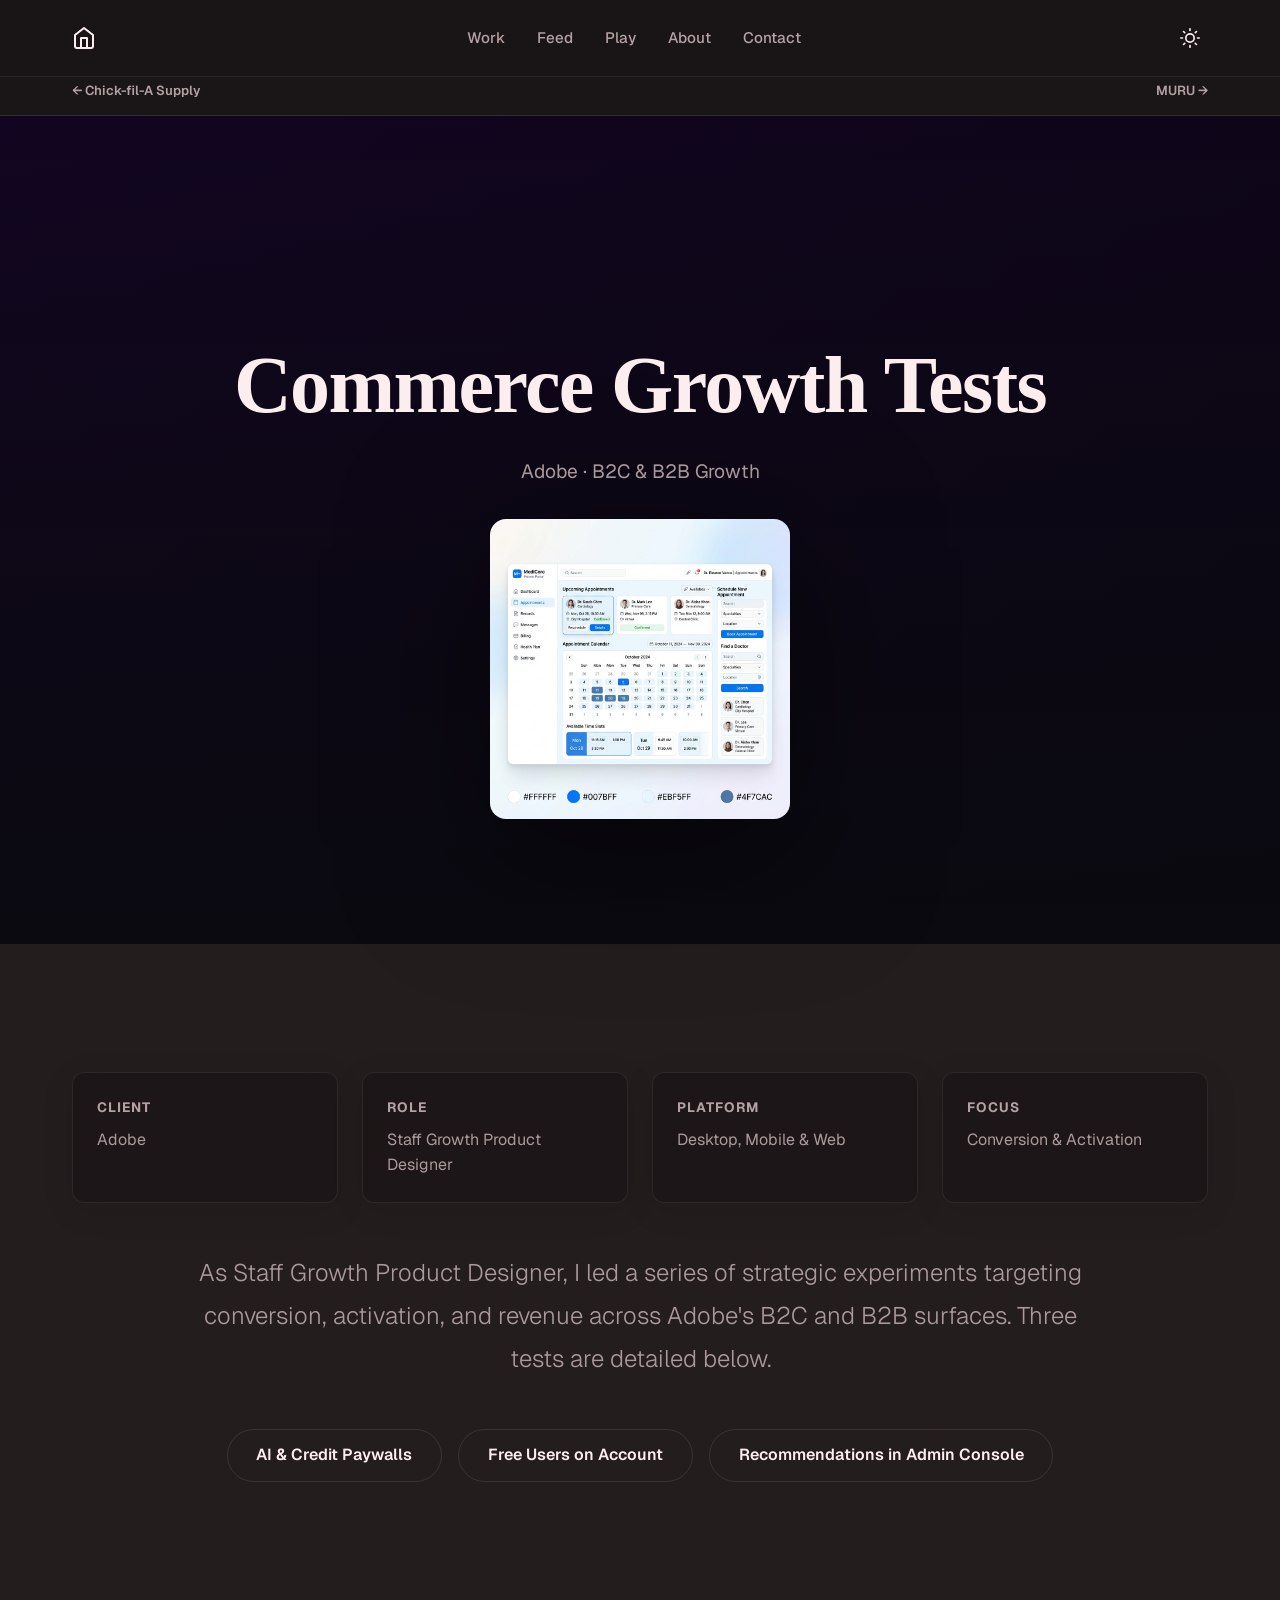
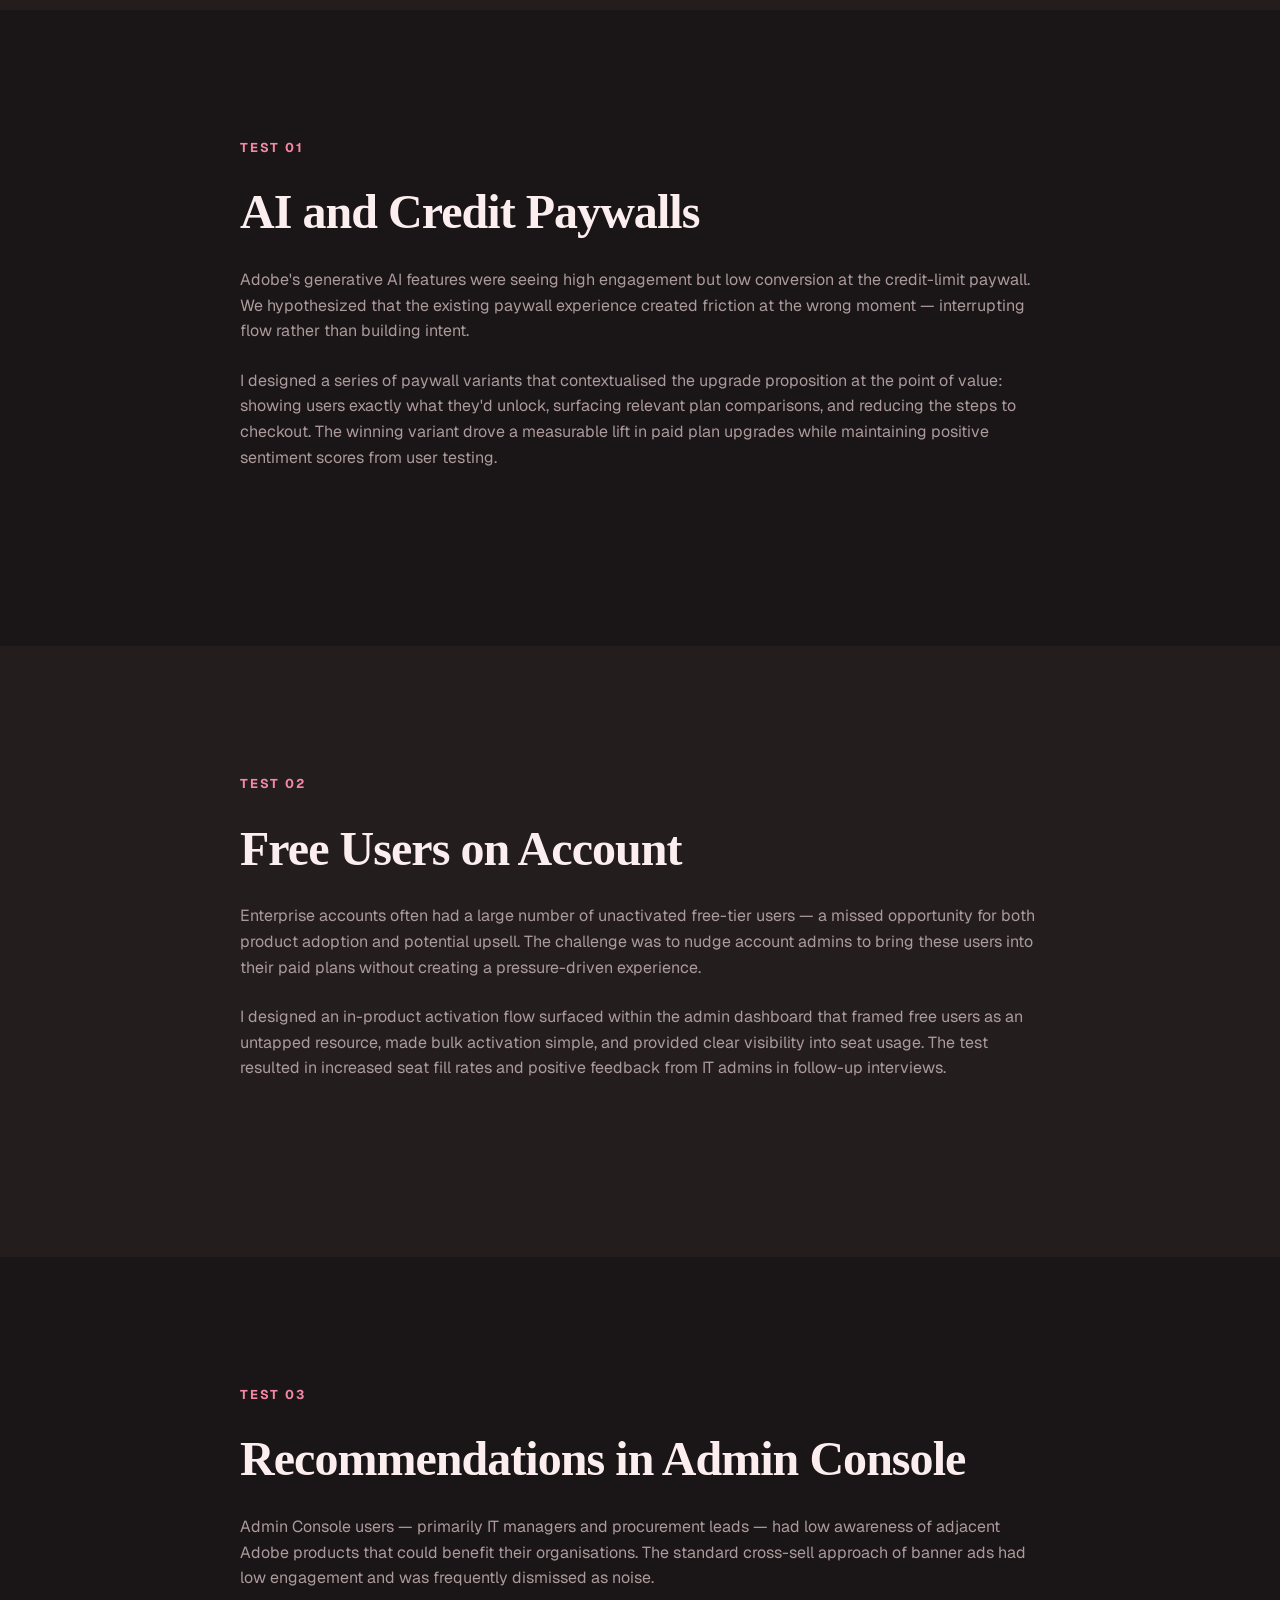
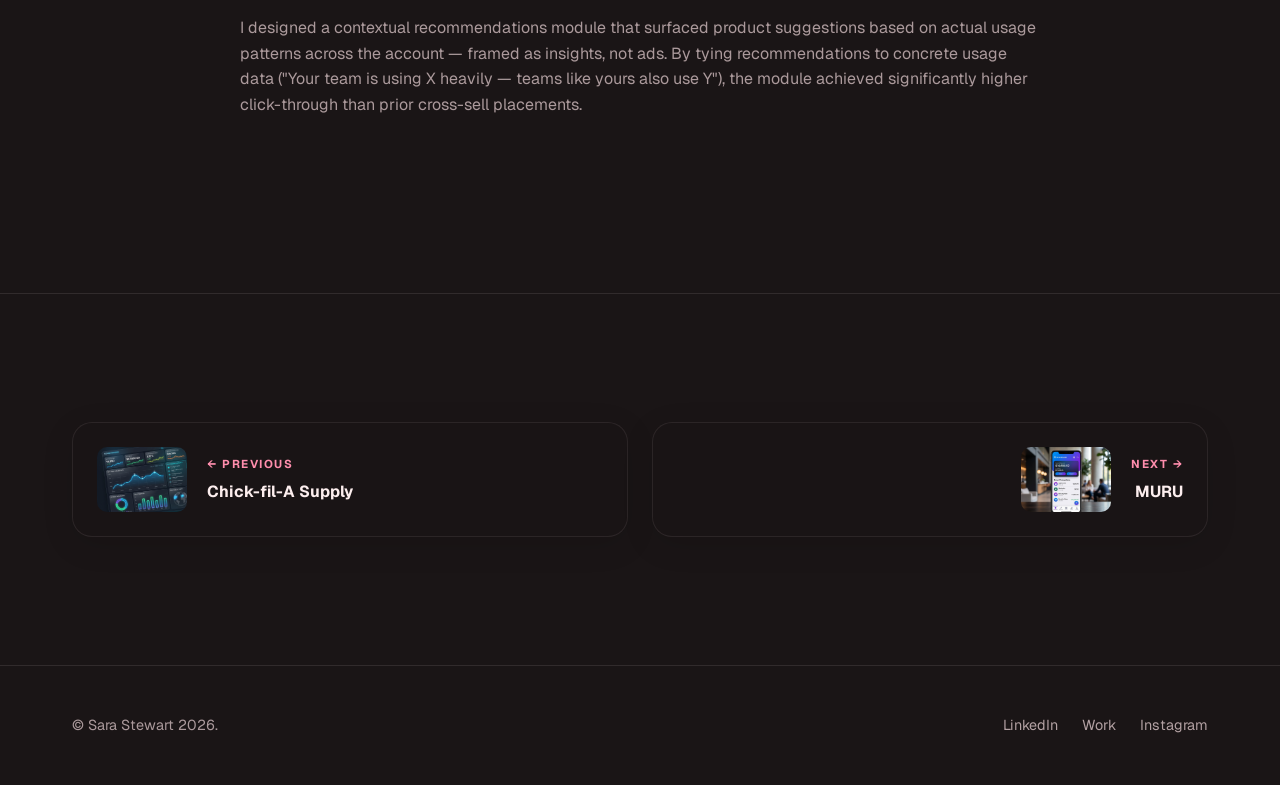
==== commit 4d3e2ce8: "Add 3D tilt hover effect to all case study heroes Each hero now tracks mouse movement and applies a " ====
--- a/case-studies/adobe.html
+++ b/case-studies/adobe.html
@@ -71,11 +71,16 @@
         </nav>
 
         <!-- Hero -->
-        <header class="cs-hero" style="background: linear-gradient(135deg, #1a0033 0%, #0d001a 100%);">
+        <header class="cs-hero cs-hero--has-visual" style="background: linear-gradient(135deg, #1a0033 0%, #0d001a 100%);">
             <div class="cs-hero-overlay"></div>
             <div class="container cs-hero-content">
                 <h1 class="cs-title">Commerce Growth Tests</h1>
                 <p class="cs-subtitle">Adobe · B2C & B2B Growth</p>
+            </div>
+            <div class="cs-hero-visual">
+                <div class="cs-hero-tilt">
+                    <img src="../assets/case_study_3.png" alt="Adobe Commerce" style="border-radius: 16px; max-height: 300px;">
+                </div>
             </div>
         </header>
 
--- a/css/index.css
+++ b/css/index.css
@@ -1273,3 +1273,48 @@
   }
 }
 
+/* =========================================================================
+   Hero Tilt Effect
+   ========================================================================= */
+.cs-hero--has-visual {
+  flex-direction: column;
+  justify-content: center;
+  height: auto;
+  min-height: 92vh;
+  padding-top: 5rem;
+  padding-bottom: 0;
+  gap: 2rem;
+}
+
+.cs-hero-visual {
+  width: 100%;
+  display: flex;
+  justify-content: center;
+  align-items: flex-end;
+  pointer-events: none;
+}
+
+.cs-hero-tilt {
+  transition: transform 0.1s ease-out;
+  will-change: transform;
+  pointer-events: none;
+}
+
+.cs-hero-tilt img {
+  max-height: 340px;
+  width: auto;
+  display: block;
+  filter: drop-shadow(0 28px 72px rgba(0,0,0,0.5));
+}
+
+@media (max-width: 768px) {
+  .cs-hero--has-visual {
+    min-height: 80vh;
+    padding-top: 4rem;
+    gap: 1.5rem;
+  }
+  .cs-hero-tilt img {
+    max-height: 240px;
+  }
+}
+
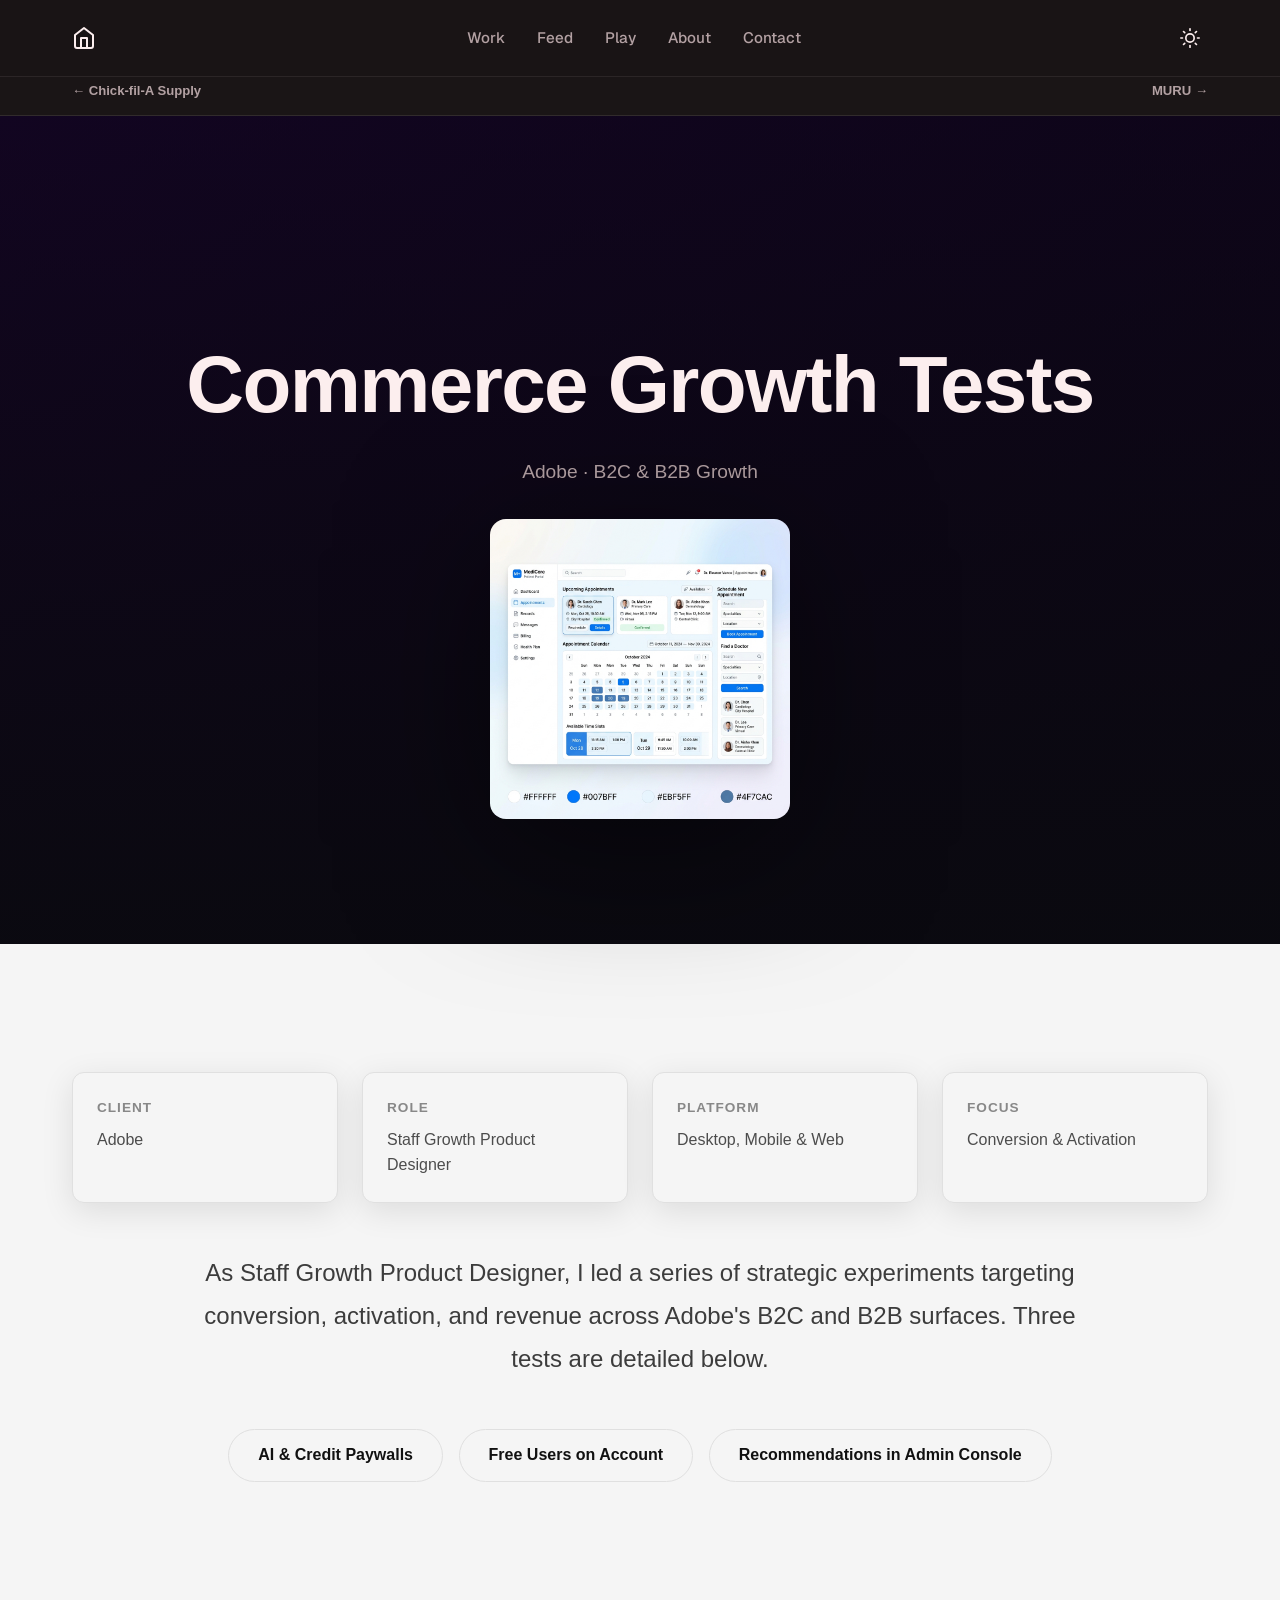
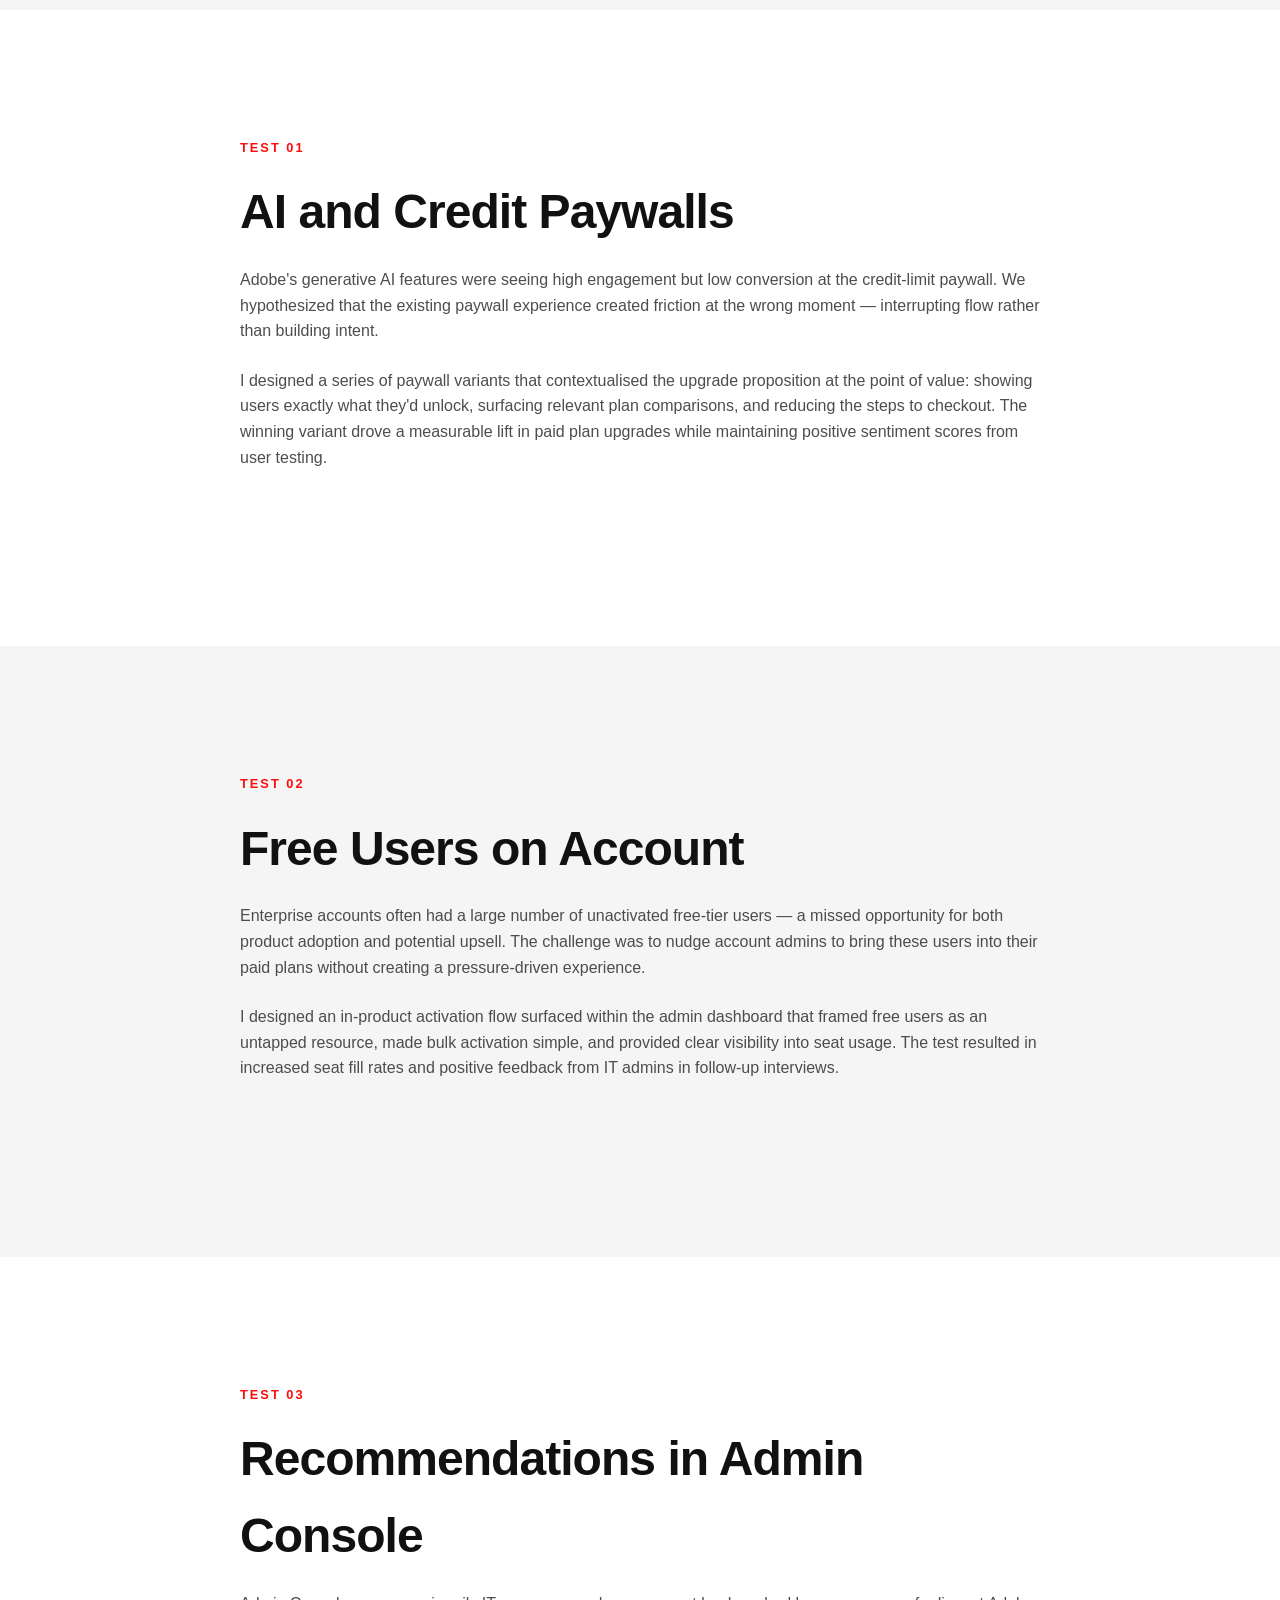
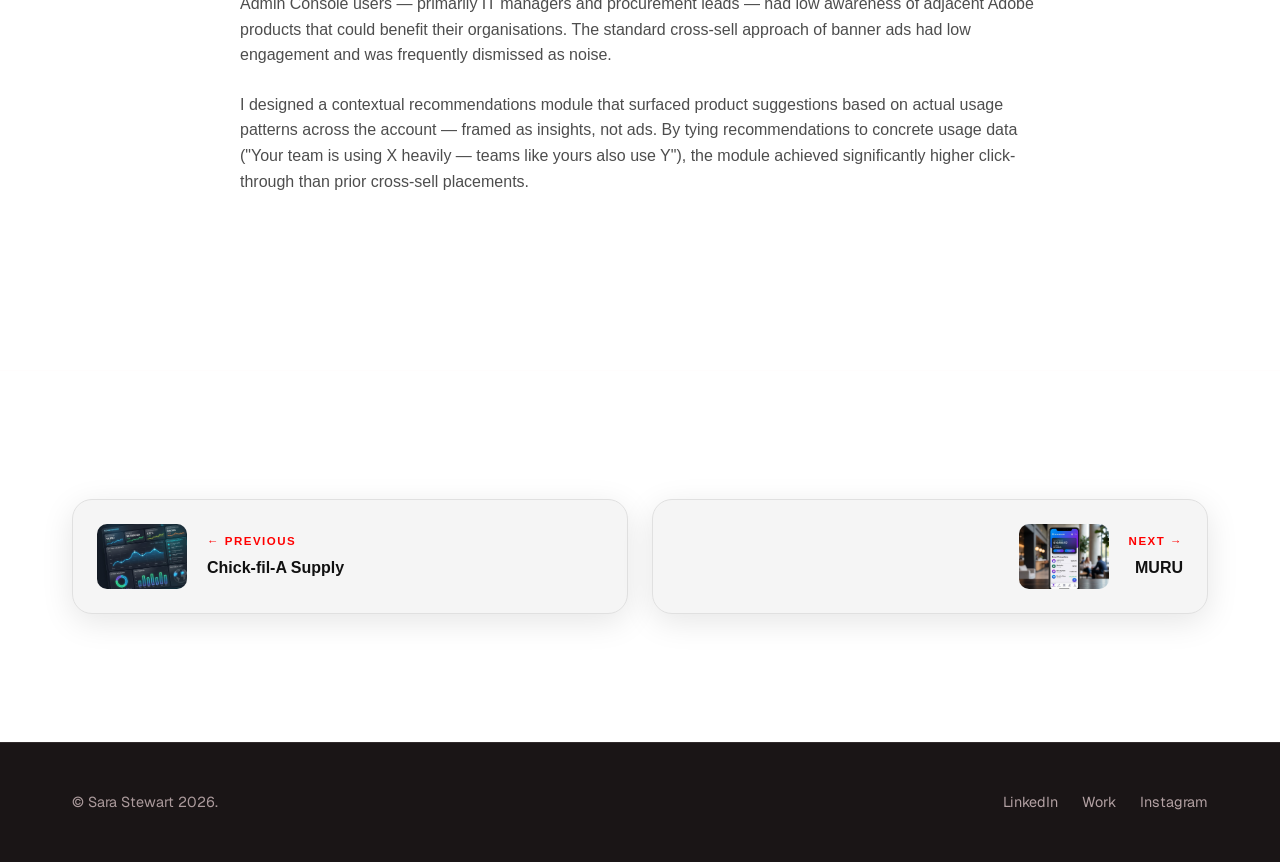
==== commit 157a8e01: "Apply per-case-study typography and brand color systems Each case study now has its own font and col" ====
--- a/case-studies/adobe.html
+++ b/case-studies/adobe.html
@@ -8,6 +8,47 @@
     <link href="https://fonts.googleapis.com/css2?family=Geist:wght@300..800&display=swap" rel="stylesheet">
     <link rel="stylesheet" href="../css/index.css">
     <script src="../js/main.js" defer></script>
+    <style>
+        /* ── Adobe Brand Typography ──
+           Adobe Clean Display is an Adobe proprietary typeface. Add your
+           Adobe Fonts kit to load it; it will fall back to Helvetica Neue. */
+        main {
+            font-family: "Adobe Clean Display", "Helvetica Neue", Helvetica, Arial, sans-serif;
+        }
+        main h1, main h2, main h3, main h4, main h5,
+        main .cs-title, main .section-title {
+            font-family: "Adobe Clean Display", "Helvetica Neue", Helvetica, Arial, sans-serif;
+            font-weight: 700;
+        }
+
+        /* ── Adobe Brand Colors: white bg, Adobe red ── */
+        main { --accent-color: #FF0000; }
+        main .cs-content-block,
+        main .cs-meta,
+        main .cs-testimonial,
+        main .cs-pagination { background: #FFFFFF; color: #111111; }
+        main .section-spacing.alternate-bg { background: #F5F5F5 !important; }
+        main .section-title { color: #111111; }
+        main .lead-text { color: #333333; }
+        main p { color: #444444; }
+        main .meta-item.glass-card {
+            background: #F5F5F5;
+            border: 1px solid #E0E0E0;
+            backdrop-filter: none;
+            color: #111111;
+        }
+        main .meta-item h5 { color: #888888; }
+        main .btn.btn-secondary {
+            background: #F5F5F5;
+            border-color: #E0E0E0;
+            color: #111111;
+        }
+        main .btn.btn-secondary:hover { background: #FF0000; color: #fff; border-color: #FF0000; }
+        main [style*="color: var(--accent-color)"] { color: #FF0000 !important; }
+        main .cs-nav-direction { color: #FF0000; }
+        main .cs-nav-card { background: #F5F5F5; border: 1px solid #E0E0E0; }
+        main .cs-nav-title { color: #111111; }
+    </style>
 </head>
 
 <body class="case-study-page">
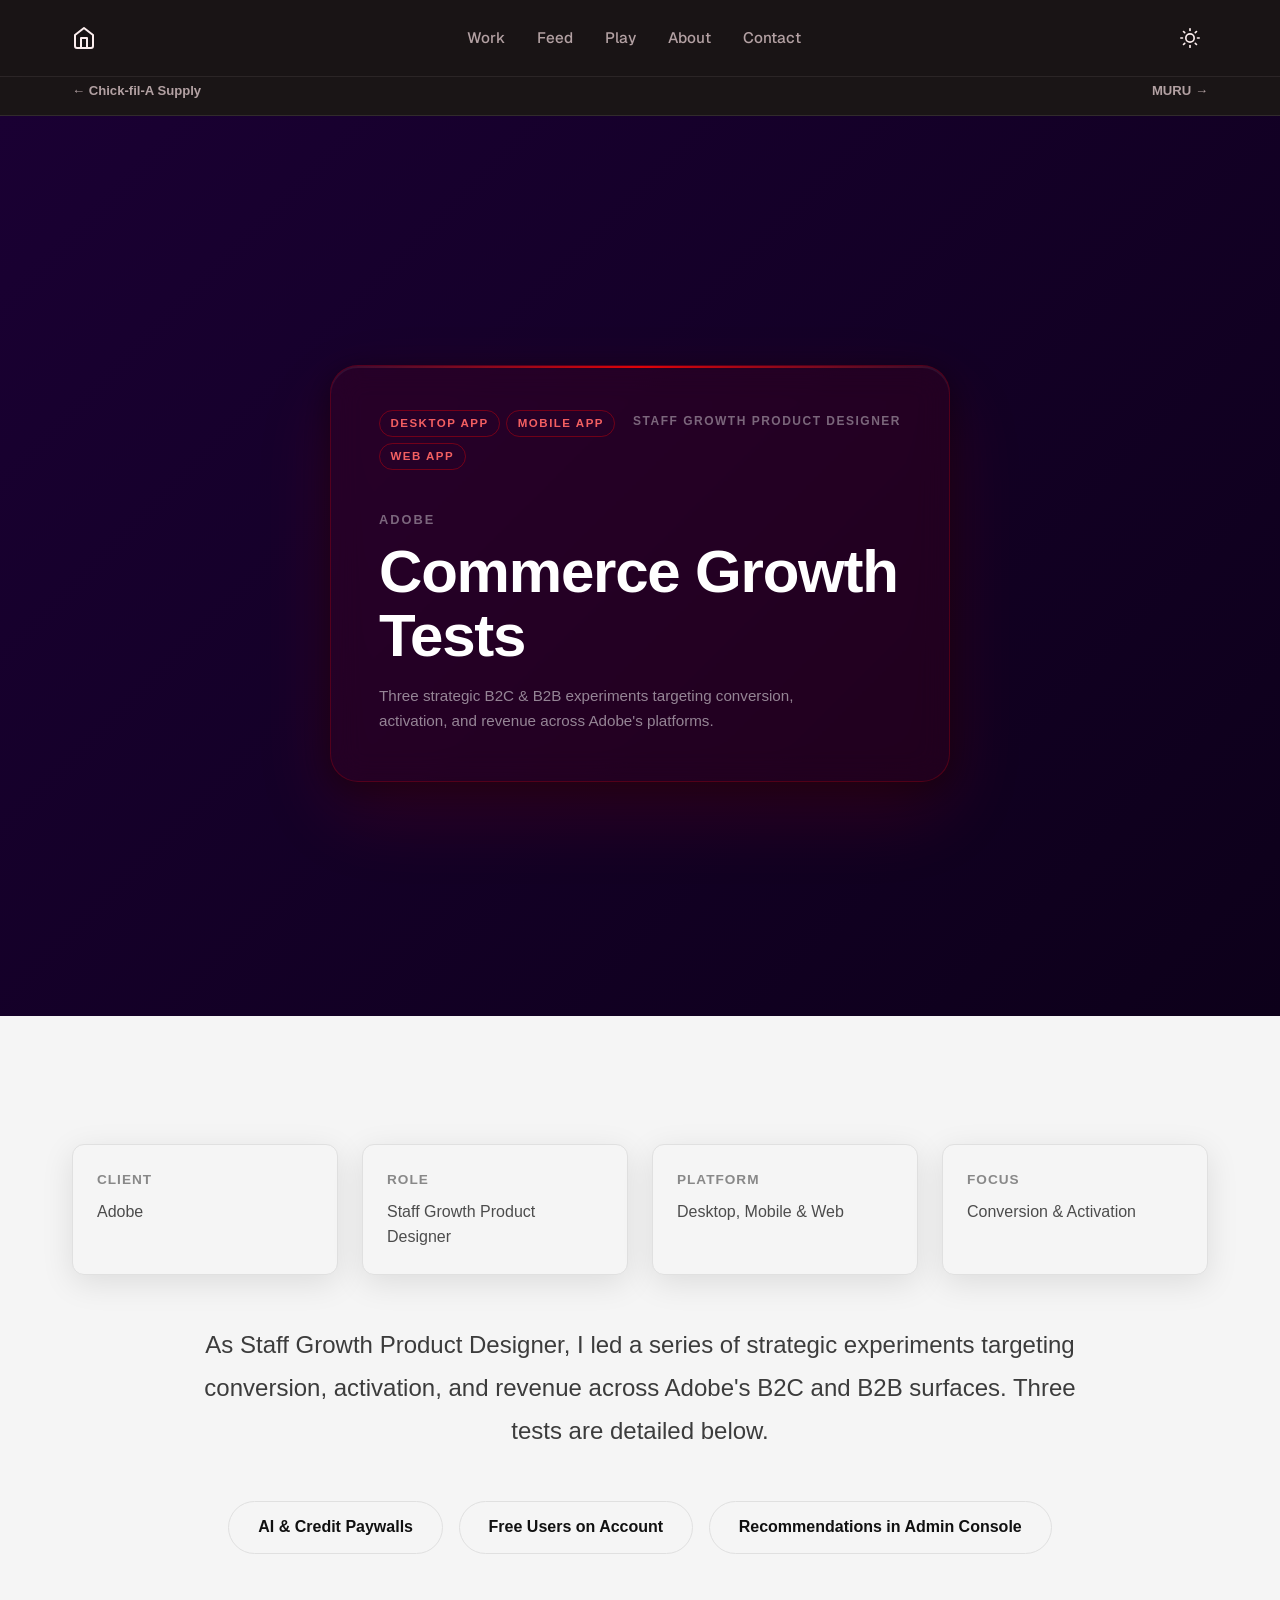
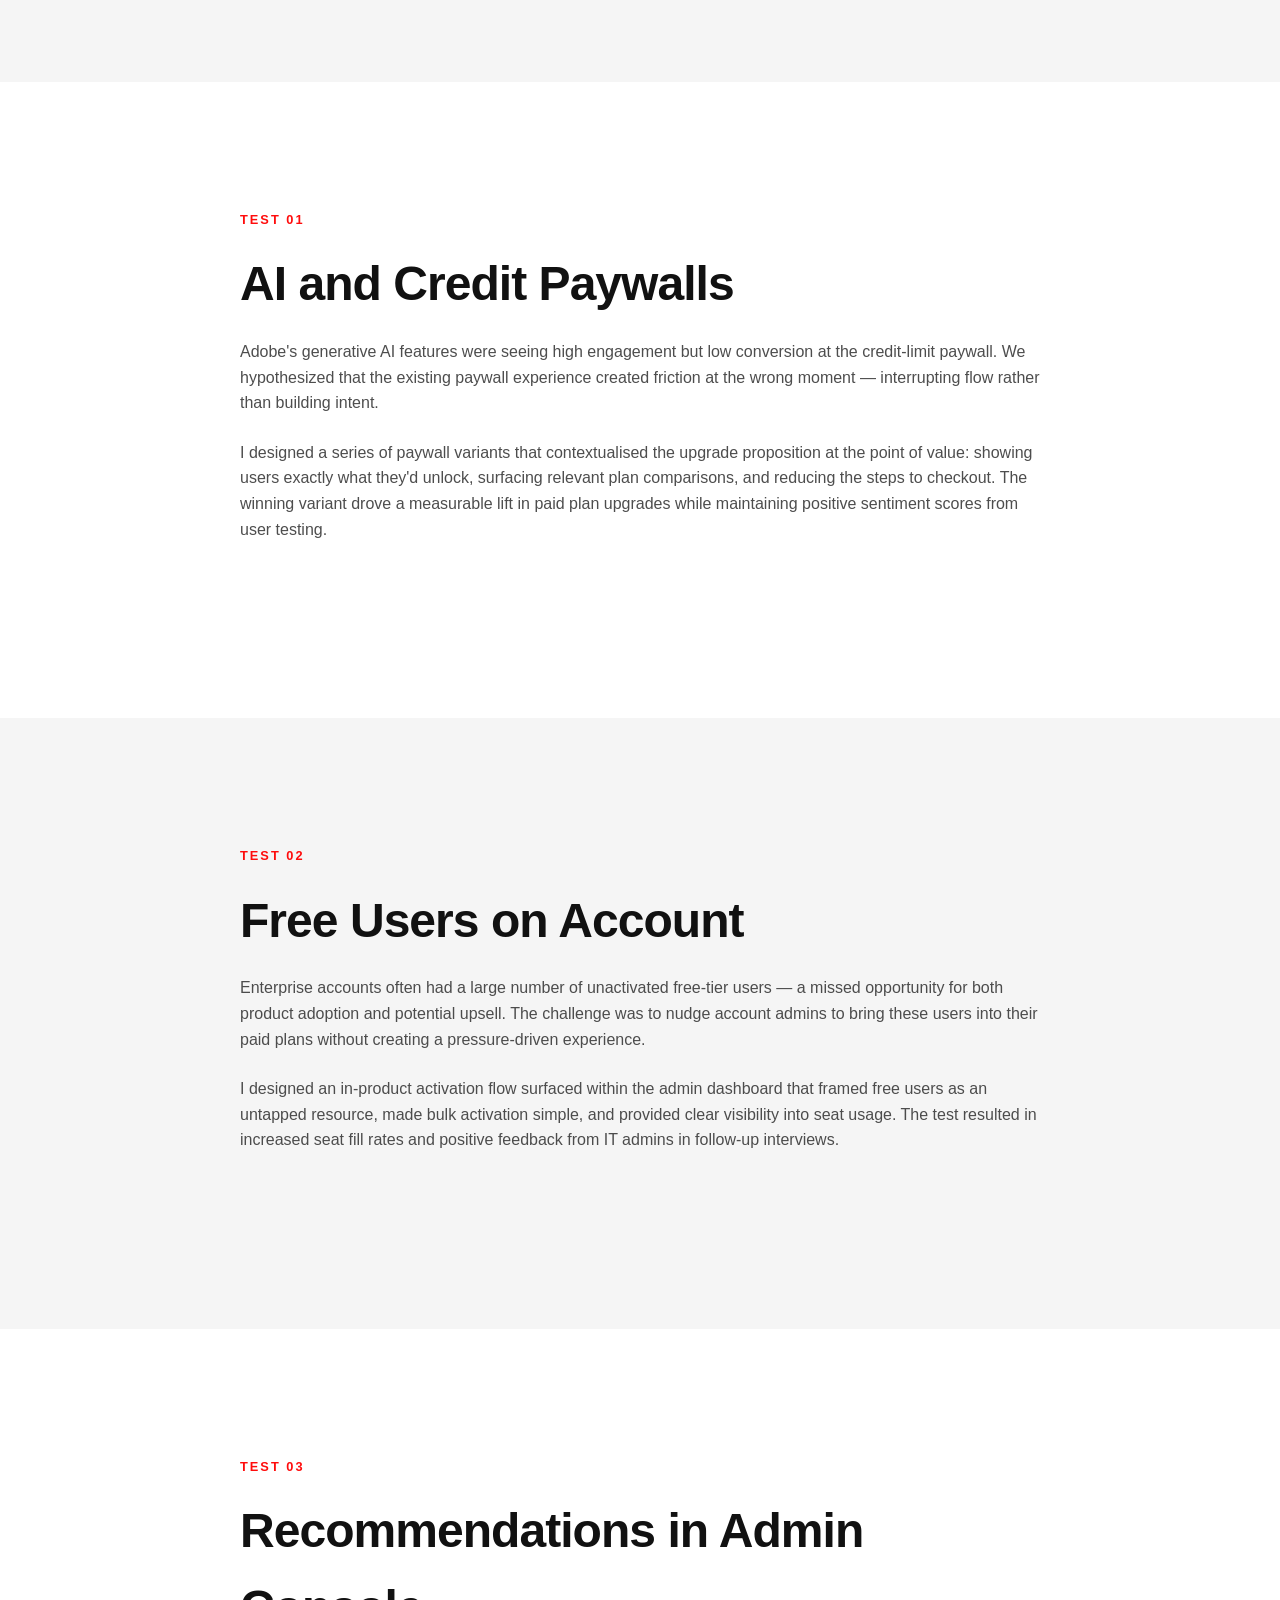
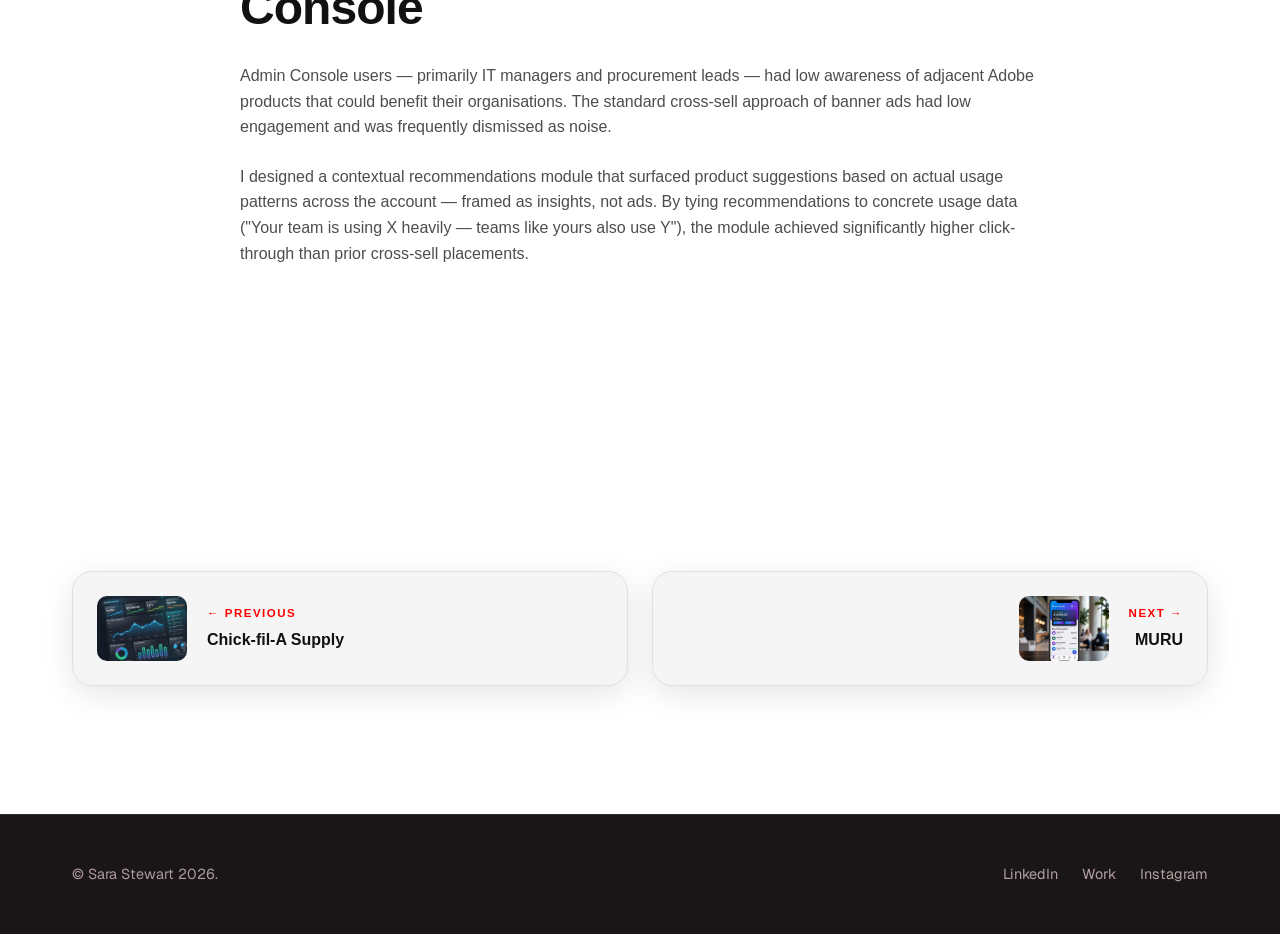
==== commit 52ae6108: "Redesign all case study headers with centered tilt card layout - Replaced every hero with a full-vie" ====
--- a/case-studies/adobe.html
+++ b/case-studies/adobe.html
@@ -48,6 +48,27 @@
         main .cs-nav-direction { color: #FF0000; }
         main .cs-nav-card { background: #F5F5F5; border: 1px solid #E0E0E0; }
         main .cs-nav-title { color: #111111; }
+        /* ── Adobe Hero Card ── */
+        .cs-hero-card {
+            background: rgba(255, 0, 0, 0.07);
+            border-color: rgba(255, 0, 0, 0.22);
+            box-shadow: 0 2px 0 rgba(255,255,255,0.06) inset, 0 32px 80px rgba(255,0,0,0.12), 0 8px 32px rgba(0,0,0,0.55);
+        }
+        .cs-hero-card::before {
+            content: '';
+            position: absolute;
+            top: 0; left: 0; right: 0;
+            height: 2px;
+            background: linear-gradient(90deg, transparent, rgba(255,0,0,0.85), transparent);
+            border-radius: 28px 28px 0 0;
+        }
+        .cs-hero-card-tags .platform-pill {
+            color: rgba(255, 100, 100, 0.95);
+            border-color: rgba(255, 0, 0, 0.35);
+        }
+        /* Card title/subtitle must stay white on dark hero bg */
+        .cs-hero-card .cs-title { color: #ffffff; }
+        .cs-hero-card .cs-subtitle { color: rgba(255,255,255,0.55); }
     </style>
 </head>
 
@@ -112,15 +133,23 @@
         </nav>
 
         <!-- Hero -->
-        <header class="cs-hero cs-hero--has-visual" style="background: linear-gradient(135deg, #1a0033 0%, #0d001a 100%);">
-            <div class="cs-hero-overlay"></div>
-            <div class="container cs-hero-content">
-                <h1 class="cs-title">Commerce Growth Tests</h1>
-                <p class="cs-subtitle">Adobe · B2C & B2B Growth</p>
-            </div>
-            <div class="cs-hero-visual">
-                <div class="cs-hero-tilt">
-                    <img src="../assets/case_study_3.png" alt="Adobe Commerce" style="border-radius: 16px; max-height: 300px;">
+        <header class="cs-hero cs-hero--card" style="background: linear-gradient(135deg, #1a0033 0%, #0d001a 100%);">
+            <div class="cs-hero-card-scene">
+                <div class="cs-hero-card">
+                    <div class="cs-hero-card-glare"></div>
+                    <div class="cs-hero-card-meta">
+                        <div class="cs-hero-card-tags">
+                            <span class="platform-pill">Desktop App</span>
+                            <span class="platform-pill">Mobile App</span>
+                            <span class="platform-pill">Web App</span>
+                        </div>
+                        <span class="cs-hero-card-role">Staff Growth Product Designer</span>
+                    </div>
+                    <div class="cs-hero-card-body">
+                        <span class="cs-hero-card-company">Adobe</span>
+                        <h1 class="cs-title">Commerce Growth Tests</h1>
+                        <p class="cs-subtitle">Three strategic B2C & B2B experiments targeting conversion, activation, and revenue across Adobe's platforms.</p>
+                    </div>
                 </div>
             </div>
         </header>
--- a/css/index.css
+++ b/css/index.css
@@ -1274,8 +1274,160 @@
 }
 
 /* =========================================================================
-   Hero Tilt Effect
+   Case Study Hero — Tilt Card Layout
    ========================================================================= */
+
+/* Hero container: full-viewport gradient canvas */
+.cs-hero--card {
+  height: auto;
+  min-height: 100vh;
+  display: flex;
+  align-items: center;
+  justify-content: center;
+  padding: 7rem 2rem 6rem;
+  text-align: left;
+}
+
+/* Perspective wrapper — keeps perspective off the card so it doesn't flatten */
+.cs-hero-card-scene {
+  perspective: 1400px;
+  display: flex;
+  align-items: center;
+  justify-content: center;
+  width: 100%;
+}
+
+/* The card itself */
+.cs-hero-card {
+  position: relative;
+  width: 100%;
+  max-width: 620px;
+  border-radius: 28px;
+  padding: 2.75rem 3rem 3rem;
+  overflow: hidden;
+  cursor: default;
+  transform-style: preserve-3d;
+  /* smooth snap back */
+  transition: transform 0.5s cubic-bezier(0.23, 1, 0.32, 1),
+              box-shadow 0.4s ease;
+  /* defaults — overridden per-page */
+  background: rgba(255, 255, 255, 0.06);
+  border: 1px solid rgba(255, 255, 255, 0.14);
+  backdrop-filter: blur(16px);
+  -webkit-backdrop-filter: blur(16px);
+  box-shadow:
+    0 2px 0 rgba(255,255,255,0.08) inset,
+    0 32px 72px rgba(0,0,0,0.45);
+  will-change: transform;
+}
+
+.cs-hero-card:hover {
+  box-shadow:
+    0 2px 0 rgba(255,255,255,0.1) inset,
+    0 48px 100px rgba(0,0,0,0.6);
+  /* fast response on move — JS overrides, this just guards */
+  transition: transform 0.08s ease-out, box-shadow 0.35s ease;
+}
+
+/* Glare overlay — position updated by JS */
+.cs-hero-card-glare {
+  position: absolute;
+  inset: 0;
+  border-radius: inherit;
+  pointer-events: none;
+  opacity: 0;
+  transition: opacity 0.35s ease;
+  background: radial-gradient(circle at 50% 30%, rgba(255,255,255,0.14) 0%, transparent 65%);
+  mix-blend-mode: screen;
+}
+
+.cs-hero-card:hover .cs-hero-card-glare {
+  opacity: 1;
+}
+
+/* Top meta row: tags left, role right */
+.cs-hero-card-meta {
+  display: flex;
+  justify-content: space-between;
+  align-items: flex-start;
+  gap: 1rem;
+  margin-bottom: 2.5rem;
+}
+
+.cs-hero-card-tags {
+  display: flex;
+  gap: 0.4rem;
+  flex-wrap: wrap;
+}
+
+/* Re-skin the existing platform-pill for the card context */
+.cs-hero-card-tags .platform-pill {
+  color: rgba(255,255,255,0.75);
+  border-color: rgba(255,255,255,0.2);
+}
+
+.cs-hero-card-role {
+  font-size: 0.75rem;
+  font-weight: 600;
+  text-transform: uppercase;
+  letter-spacing: 1.5px;
+  color: rgba(255,255,255,0.4);
+  white-space: nowrap;
+  padding-top: 0.15rem;
+}
+
+/* Card body — slightly lifted for depth */
+.cs-hero-card-body {
+  transform: translateZ(12px);
+}
+
+.cs-hero-card-company {
+  font-size: 0.8rem;
+  font-weight: 600;
+  text-transform: uppercase;
+  letter-spacing: 2px;
+  color: rgba(255,255,255,0.4);
+  margin-bottom: 0.6rem;
+  display: block;
+}
+
+/* Title inside card — inherits per-page font */
+.cs-hero-card .cs-title {
+  font-size: 3.75rem;
+  line-height: 1.06;
+  margin-bottom: 1rem;
+  color: #fff;
+}
+
+.cs-hero-card .cs-subtitle {
+  font-size: 0.95rem;
+  line-height: 1.65;
+  color: rgba(255,255,255,0.55);
+  max-width: 480px;
+}
+
+/* ── Mobile ── */
+@media (max-width: 768px) {
+  .cs-hero--card {
+    min-height: 90vh;
+    padding: 6rem 1.25rem 4rem;
+  }
+
+  .cs-hero-card {
+    padding: 2rem 2rem 2.5rem;
+    border-radius: 20px;
+  }
+
+  .cs-hero-card .cs-title {
+    font-size: 2.6rem;
+  }
+
+  .cs-hero-card-meta {
+    margin-bottom: 1.75rem;
+  }
+}
+
+/* ─── Legacy visual-tilt (kept for any page not yet migrated) ─────────────── */
 .cs-hero--has-visual {
   flex-direction: column;
   justify-content: center;
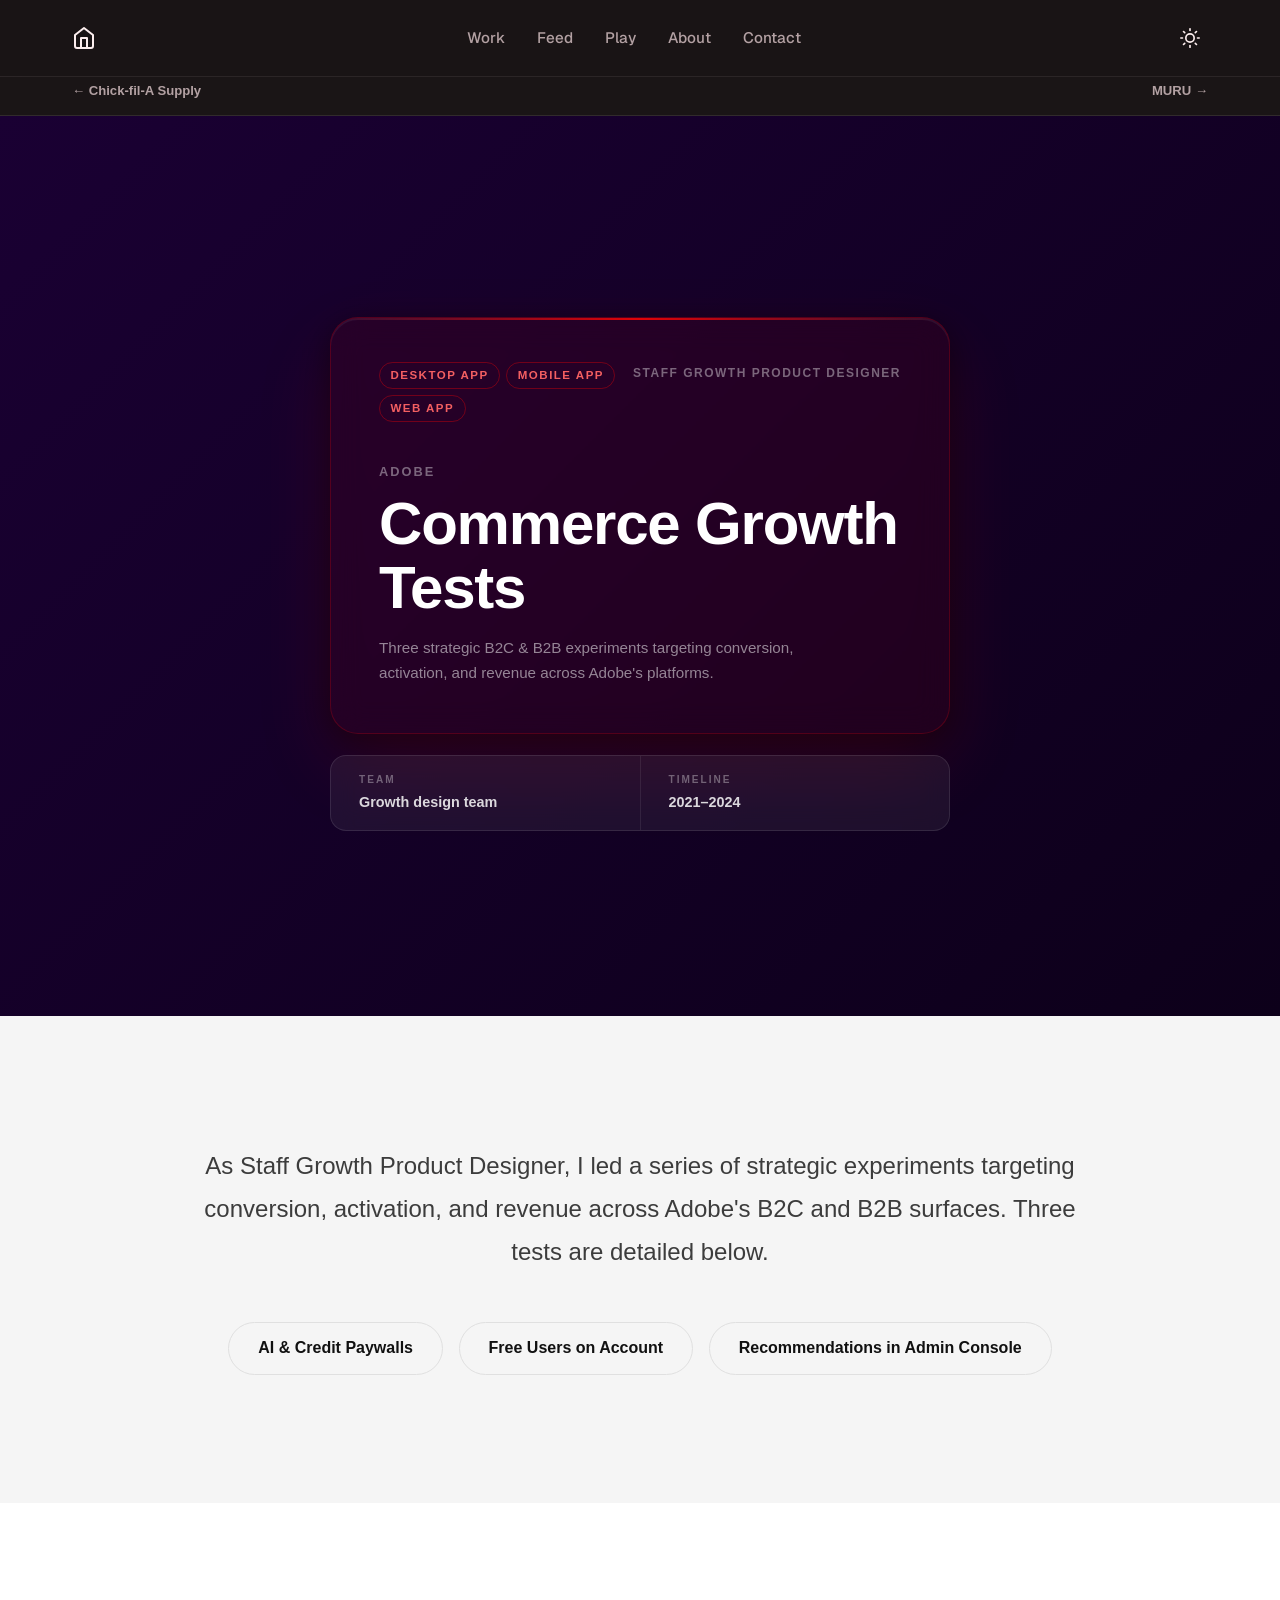
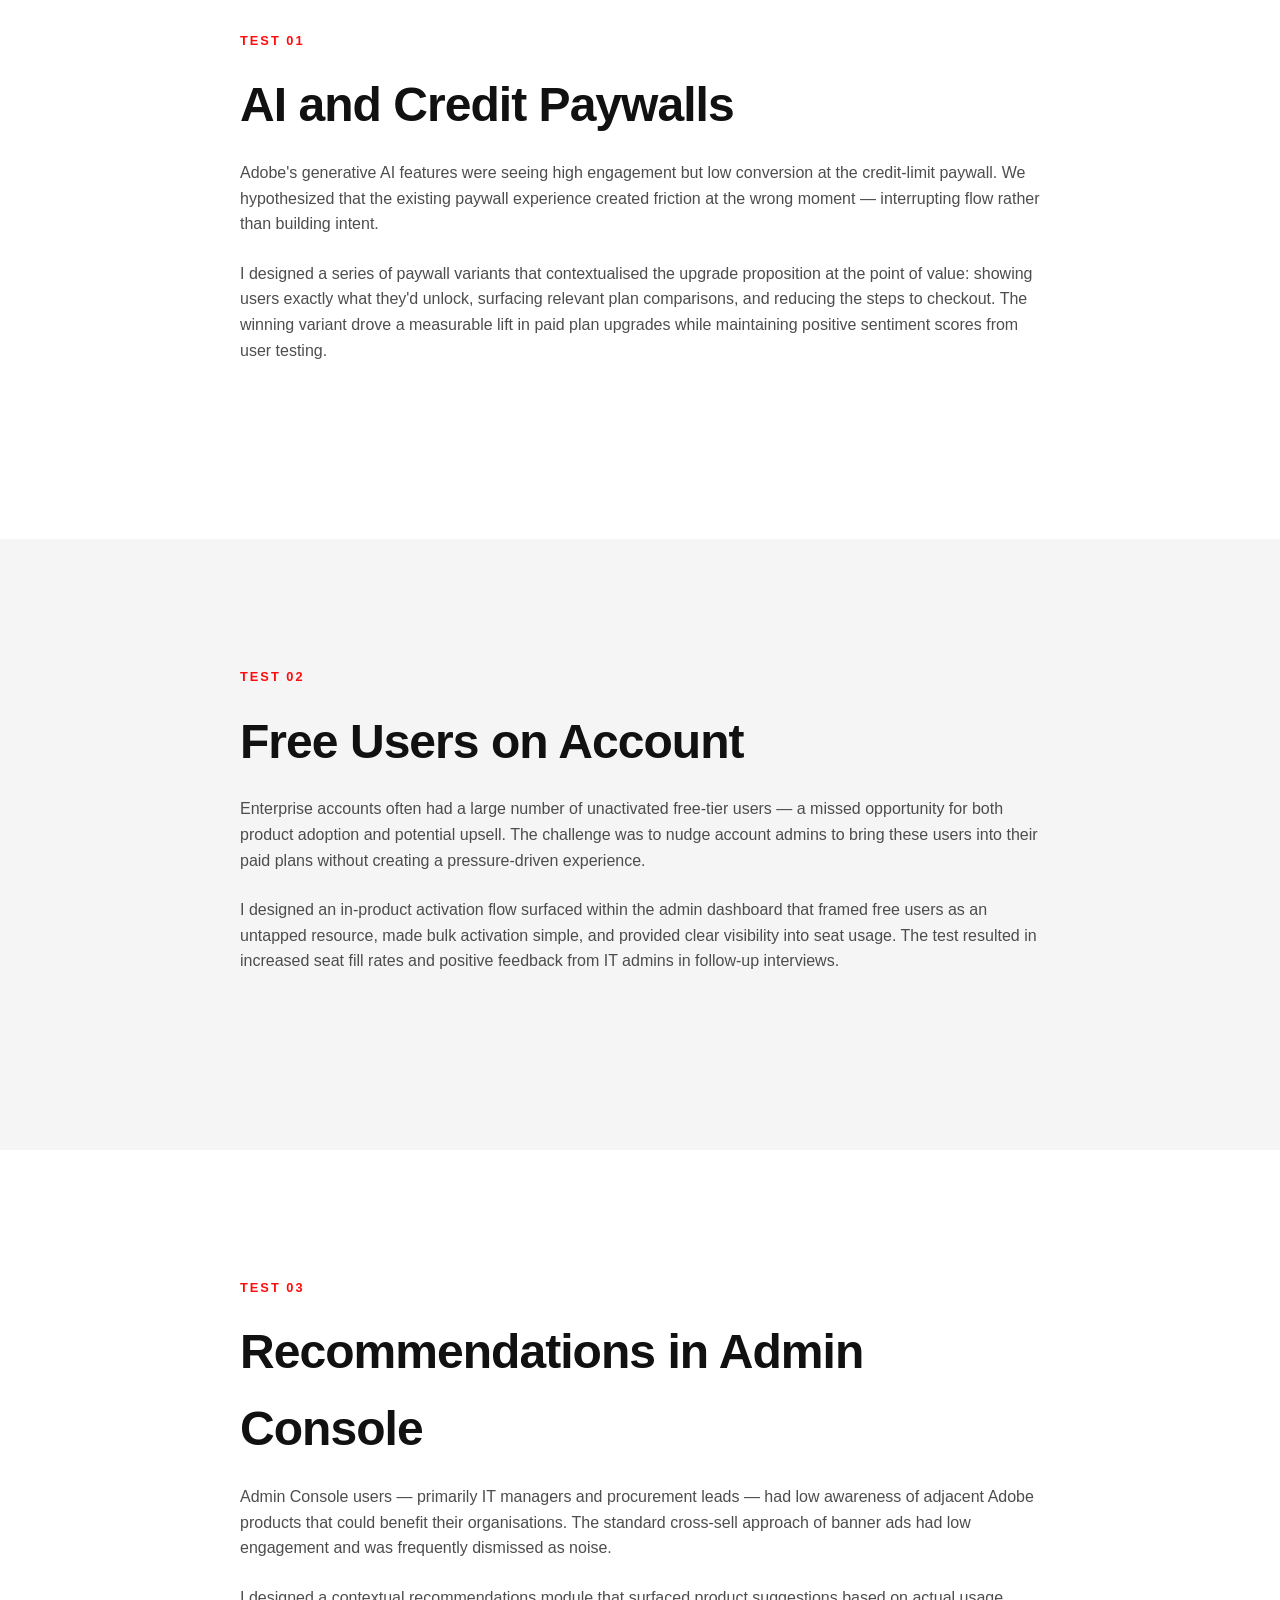
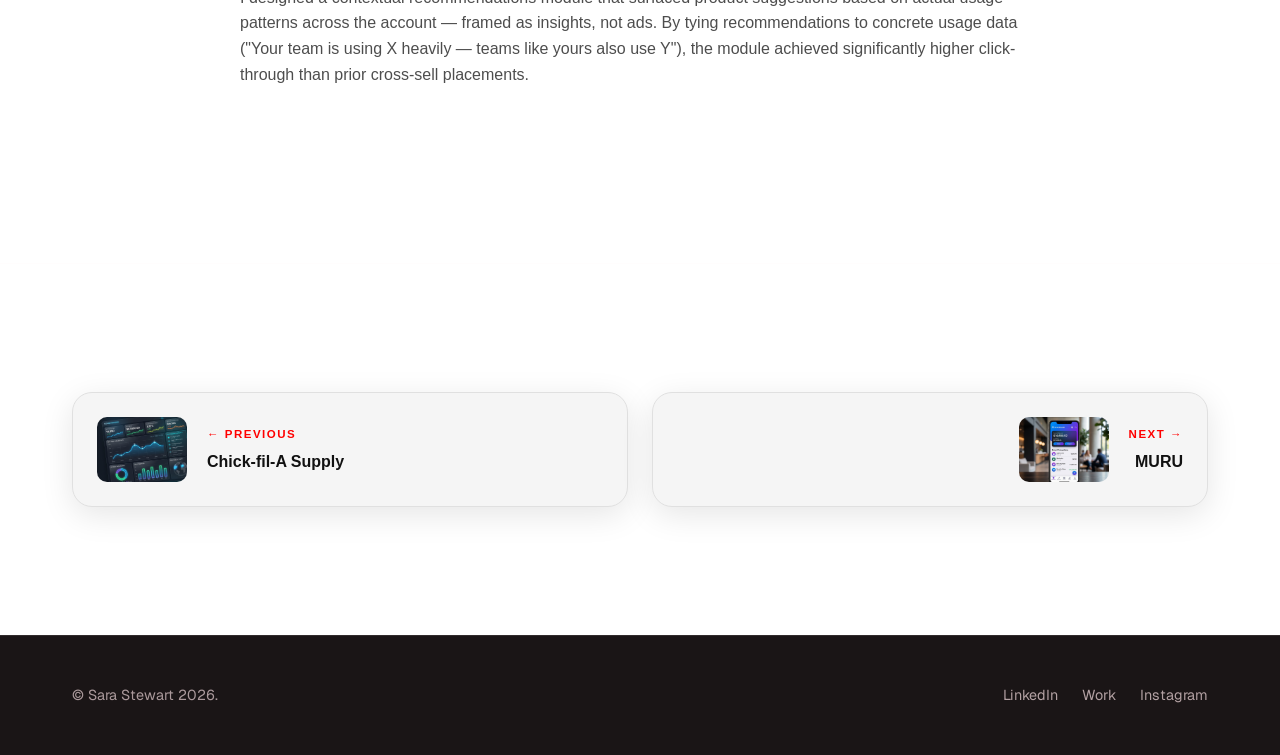
==== commit 8ed363e0: "Simplify project overview: Team + Timeline strip in hero header - Removed all 4-card meta grids from" ====
--- a/case-studies/adobe.html
+++ b/case-studies/adobe.html
@@ -48,7 +48,11 @@
         main .cs-nav-direction { color: #FF0000; }
         main .cs-nav-card { background: #F5F5F5; border: 1px solid #E0E0E0; }
         main .cs-nav-title { color: #111111; }
-        /* ── Adobe Hero Card ── */
+        /* ── Adobe Hero background (theme-aware) ── */
+        html                  { --cs-hero-bg: linear-gradient(135deg, #1a0033 0%, #0d001a 100%); }
+        html[data-theme="light"] { --cs-hero-bg: linear-gradient(135deg, #fff5f5 0%, #ffe0e0 50%, #fff5f5 100%); }
+
+        /* ── Adobe Hero Card — Dark ── */
         .cs-hero-card {
             background: rgba(255, 0, 0, 0.07);
             border-color: rgba(255, 0, 0, 0.22);
@@ -66,9 +70,22 @@
             color: rgba(255, 100, 100, 0.95);
             border-color: rgba(255, 0, 0, 0.35);
         }
-        /* Card title/subtitle must stay white on dark hero bg */
+        /* Dark: card text forced white (sections below are light-themed) */
         .cs-hero-card .cs-title { color: #ffffff; }
         .cs-hero-card .cs-subtitle { color: rgba(255,255,255,0.55); }
+
+        /* ── Adobe Hero Card — Light ── */
+        [data-theme="light"] .cs-hero-card {
+            background: rgba(255, 255, 255, 0.88);
+            border-color: rgba(255, 0, 0, 0.18);
+        }
+        [data-theme="light"] .cs-hero-card::before {
+            background: linear-gradient(90deg, transparent, rgba(255, 0, 0, 0.4), transparent);
+        }
+        [data-theme="light"] .cs-hero-card-tags .platform-pill {
+            color: #CC0000;
+            border-color: rgba(255, 0, 0, 0.28);
+        }
     </style>
 </head>
 
@@ -133,22 +150,34 @@
         </nav>
 
         <!-- Hero -->
-        <header class="cs-hero cs-hero--card" style="background: linear-gradient(135deg, #1a0033 0%, #0d001a 100%);">
-            <div class="cs-hero-card-scene">
-                <div class="cs-hero-card">
-                    <div class="cs-hero-card-glare"></div>
-                    <div class="cs-hero-card-meta">
-                        <div class="cs-hero-card-tags">
-                            <span class="platform-pill">Desktop App</span>
-                            <span class="platform-pill">Mobile App</span>
-                            <span class="platform-pill">Web App</span>
-                        </div>
-                        <span class="cs-hero-card-role">Staff Growth Product Designer</span>
+        <header class="cs-hero cs-hero--card" style="background: var(--cs-hero-bg);">
+            <div class="cs-hero-card-wrap">
+                <div class="cs-hero-card-scene">
+                    <div class="cs-hero-card">
+                        <div class="cs-hero-card-glare"></div>
+                        <div class="cs-hero-card-meta">
+                            <div class="cs-hero-card-tags">
+                                <span class="platform-pill">Desktop App</span>
+                                <span class="platform-pill">Mobile App</span>
+                                <span class="platform-pill">Web App</span>
+                            </div>
+                            <span class="cs-hero-card-role">Staff Growth Product Designer</span>
+                        </div>
+                        <div class="cs-hero-card-body">
+                            <span class="cs-hero-card-company">Adobe</span>
+                            <h1 class="cs-title">Commerce Growth Tests</h1>
+                            <p class="cs-subtitle">Three strategic B2C & B2B experiments targeting conversion, activation, and revenue across Adobe's platforms.</p>
+                        </div>
                     </div>
-                    <div class="cs-hero-card-body">
-                        <span class="cs-hero-card-company">Adobe</span>
-                        <h1 class="cs-title">Commerce Growth Tests</h1>
-                        <p class="cs-subtitle">Three strategic B2C & B2B experiments targeting conversion, activation, and revenue across Adobe's platforms.</p>
+                </div>
+                <div class="cs-hero-meta-strip">
+                    <div class="cs-hero-meta-chip">
+                        <span class="cs-hero-meta-label">Team</span>
+                        <span class="cs-hero-meta-value">Growth design team</span>
+                    </div>
+                    <div class="cs-hero-meta-chip">
+                        <span class="cs-hero-meta-label">Timeline</span>
+                        <span class="cs-hero-meta-value">2021–2024</span>
                     </div>
                 </div>
             </div>
@@ -157,26 +186,7 @@
         <!-- Meta Grid -->
         <section class="cs-meta section-spacing alternate-bg">
             <div class="container">
-                <div class="cs-meta-grid">
-                    <div class="meta-item glass-card">
-                        <h5>Client</h5>
-                        <p>Adobe</p>
-                    </div>
-                    <div class="meta-item glass-card">
-                        <h5>Role</h5>
-                        <p>Staff Growth Product Designer</p>
-                    </div>
-                    <div class="meta-item glass-card">
-                        <h5>Platform</h5>
-                        <p>Desktop, Mobile & Web</p>
-                    </div>
-                    <div class="meta-item glass-card">
-                        <h5>Focus</h5>
-                        <p>Conversion & Activation</p>
-                    </div>
-                </div>
-
-                <div class="cs-intro mt-5">
+                <div class="cs-intro">
                     <p class="lead-text">As Staff Growth Product Designer, I led a series of strategic experiments targeting conversion, activation, and revenue across Adobe's B2C and B2B surfaces. Three tests are detailed below.</p>
                 </div>
 
--- a/css/index.css
+++ b/css/index.css
@@ -1288,6 +1288,16 @@
   text-align: left;
 }
 
+/* ── Card + meta strip column wrapper ── */
+.cs-hero-card-wrap {
+  display: flex;
+  flex-direction: column;
+  align-items: center;
+  gap: 1.25rem;
+  width: 100%;
+  max-width: 680px;
+}
+
 /* Perspective wrapper — keeps perspective off the card so it doesn't flatten */
 .cs-hero-card-scene {
   perspective: 1400px;
@@ -1295,6 +1305,67 @@
   align-items: center;
   justify-content: center;
   width: 100%;
+}
+
+/* ── Meta strip — Team + Timeline below the card ── */
+.cs-hero-meta-strip {
+  display: flex;
+  align-items: stretch;
+  width: 100%;
+  max-width: 620px;
+  background: rgba(255,255,255,0.06);
+  border: 1px solid rgba(255,255,255,0.1);
+  border-radius: 16px;
+  backdrop-filter: blur(12px);
+  -webkit-backdrop-filter: blur(12px);
+  overflow: hidden;
+}
+
+.cs-hero-meta-chip {
+  flex: 1;
+  display: flex;
+  flex-direction: column;
+  padding: 1rem 1.75rem;
+  gap: 0.2rem;
+}
+
+.cs-hero-meta-chip + .cs-hero-meta-chip {
+  border-left: 1px solid rgba(255,255,255,0.08);
+}
+
+.cs-hero-meta-label {
+  font-size: 0.63rem;
+  font-weight: 700;
+  text-transform: uppercase;
+  letter-spacing: 2px;
+  color: rgba(255,255,255,0.35);
+  font-family: inherit;
+}
+
+.cs-hero-meta-value {
+  font-size: 0.9rem;
+  font-weight: 600;
+  color: rgba(255,255,255,0.84);
+  font-family: inherit;
+}
+
+/* Light mode strip */
+[data-theme="light"] .cs-hero-meta-strip {
+  background: rgba(255,255,255,0.68);
+  border-color: rgba(0,0,0,0.08);
+  box-shadow: 0 4px 20px rgba(0,0,0,0.06);
+}
+
+[data-theme="light"] .cs-hero-meta-chip + .cs-hero-meta-chip {
+  border-left-color: rgba(0,0,0,0.07);
+}
+
+[data-theme="light"] .cs-hero-meta-label {
+  color: rgba(0,0,0,0.38);
+}
+
+[data-theme="light"] .cs-hero-meta-value {
+  color: rgba(0,0,0,0.78);
 }
 
 /* The card itself */
@@ -1413,6 +1484,10 @@
     padding: 6rem 1.25rem 4rem;
   }
 
+  .cs-hero-card-wrap {
+    gap: 1rem;
+  }
+
   .cs-hero-card {
     padding: 2rem 2rem 2.5rem;
     border-radius: 20px;
@@ -1425,6 +1500,58 @@
   .cs-hero-card-meta {
     margin-bottom: 1.75rem;
   }
+
+  .cs-hero-meta-chip {
+    padding: 0.85rem 1.25rem;
+  }
+}
+
+@media (max-width: 420px) {
+  .cs-hero-meta-strip {
+    flex-direction: column;
+  }
+  .cs-hero-meta-chip + .cs-hero-meta-chip {
+    border-left: none;
+    border-top: 1px solid rgba(255,255,255,0.08);
+  }
+  [data-theme="light"] .cs-hero-meta-chip + .cs-hero-meta-chip {
+    border-top-color: rgba(0,0,0,0.07);
+    border-left: none;
+  }
+}
+
+/* =========================================================================
+   Hero Card — Light Mode Overrides
+   ========================================================================= */
+
+/* Text → dark */
+[data-theme="light"] .cs-hero-card .cs-title    { color: #111111; }
+[data-theme="light"] .cs-hero-card .cs-subtitle  { color: rgba(0,0,0,0.55); }
+[data-theme="light"] .cs-hero-card-company       { color: rgba(0,0,0,0.38); }
+[data-theme="light"] .cs-hero-card-role          { color: rgba(0,0,0,0.38); }
+
+/* Pill fallback (each page still overrides with its accent) */
+[data-theme="light"] .cs-hero-card-tags .platform-pill {
+  color: rgba(0,0,0,0.6);
+  border-color: rgba(0,0,0,0.14);
+}
+
+/* Softer shadow on light background */
+[data-theme="light"] .cs-hero-card {
+  box-shadow:
+    0 2px 0 rgba(255,255,255,0.9) inset,
+    0 24px 60px rgba(0,0,0,0.09);
+}
+[data-theme="light"] .cs-hero-card:hover {
+  box-shadow:
+    0 2px 0 rgba(255,255,255,0.9) inset,
+    0 36px 80px rgba(0,0,0,0.14);
+}
+
+/* Suppress white glare — invisible on white card anyway */
+[data-theme="light"] .cs-hero-card-glare,
+[data-theme="light"] .cs-hero-card:hover .cs-hero-card-glare {
+  opacity: 0 !important;
 }
 
 /* ─── Legacy visual-tilt (kept for any page not yet migrated) ─────────────── */
